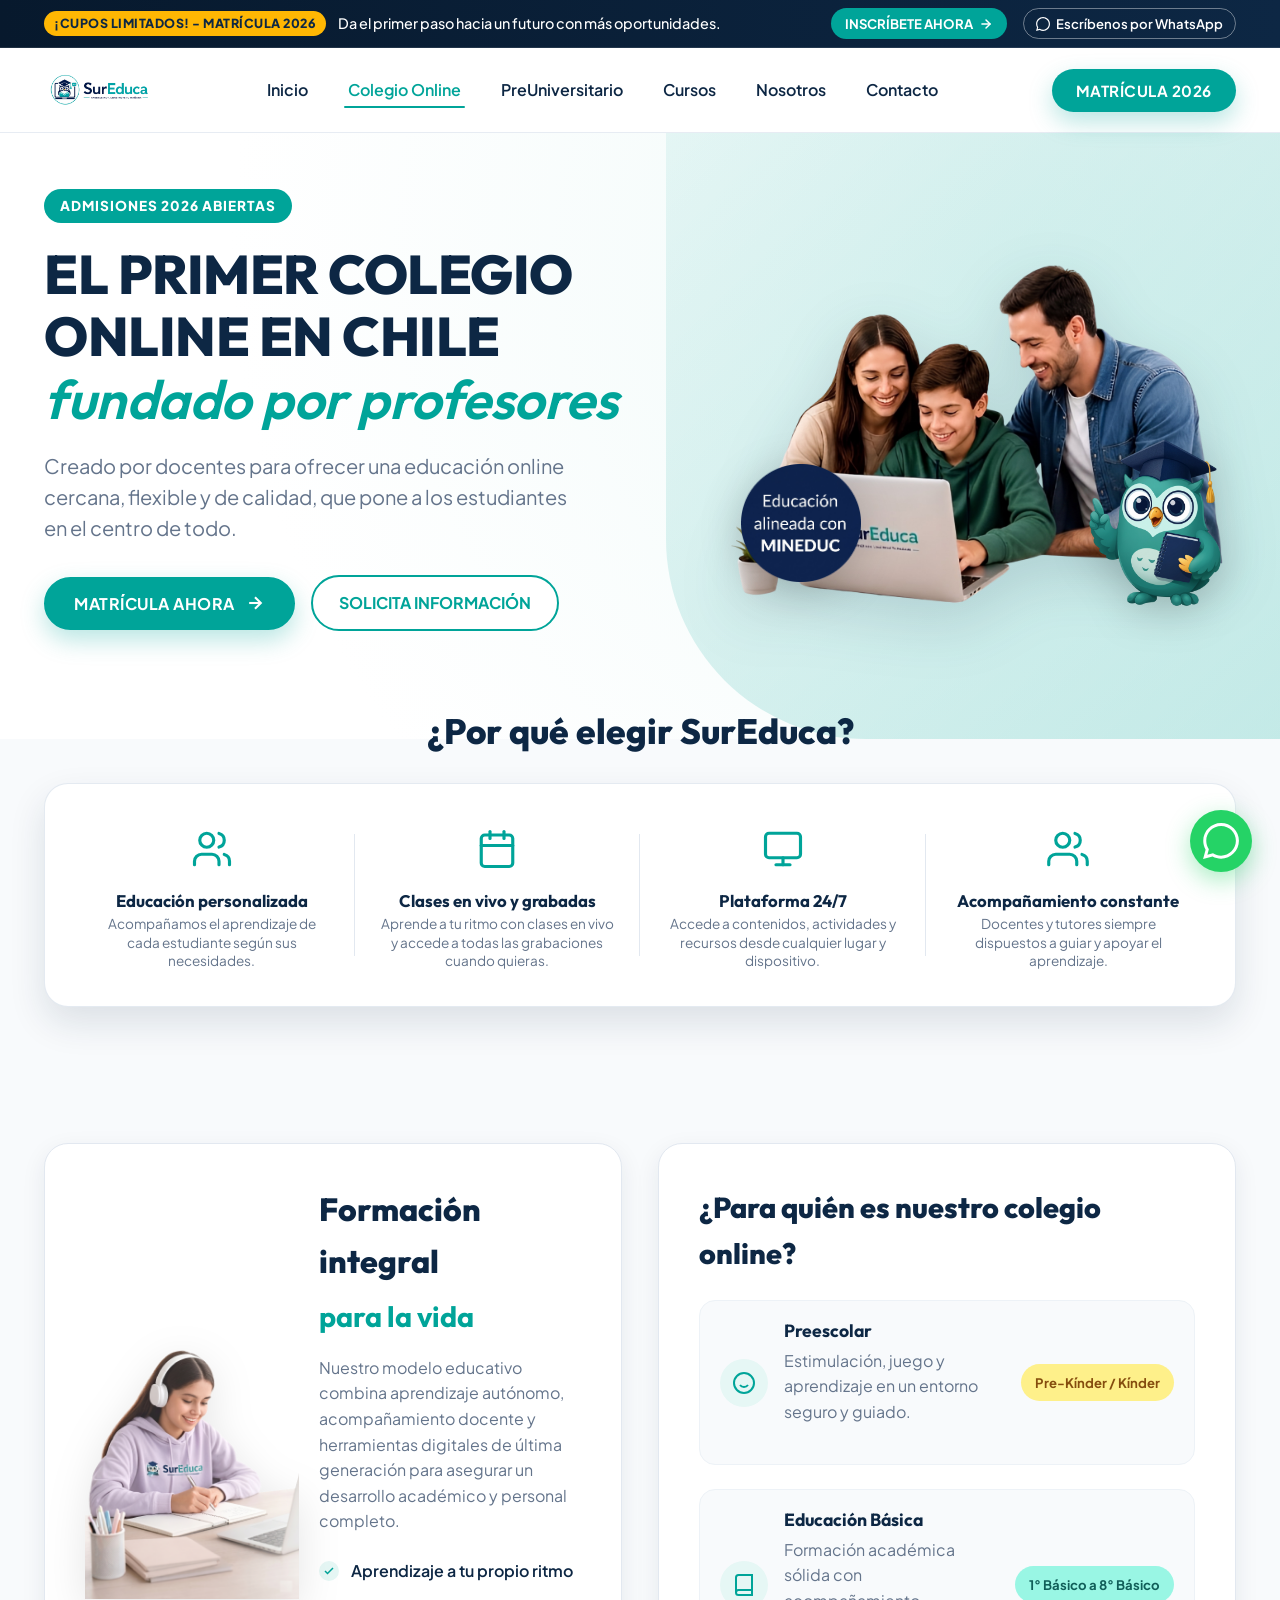
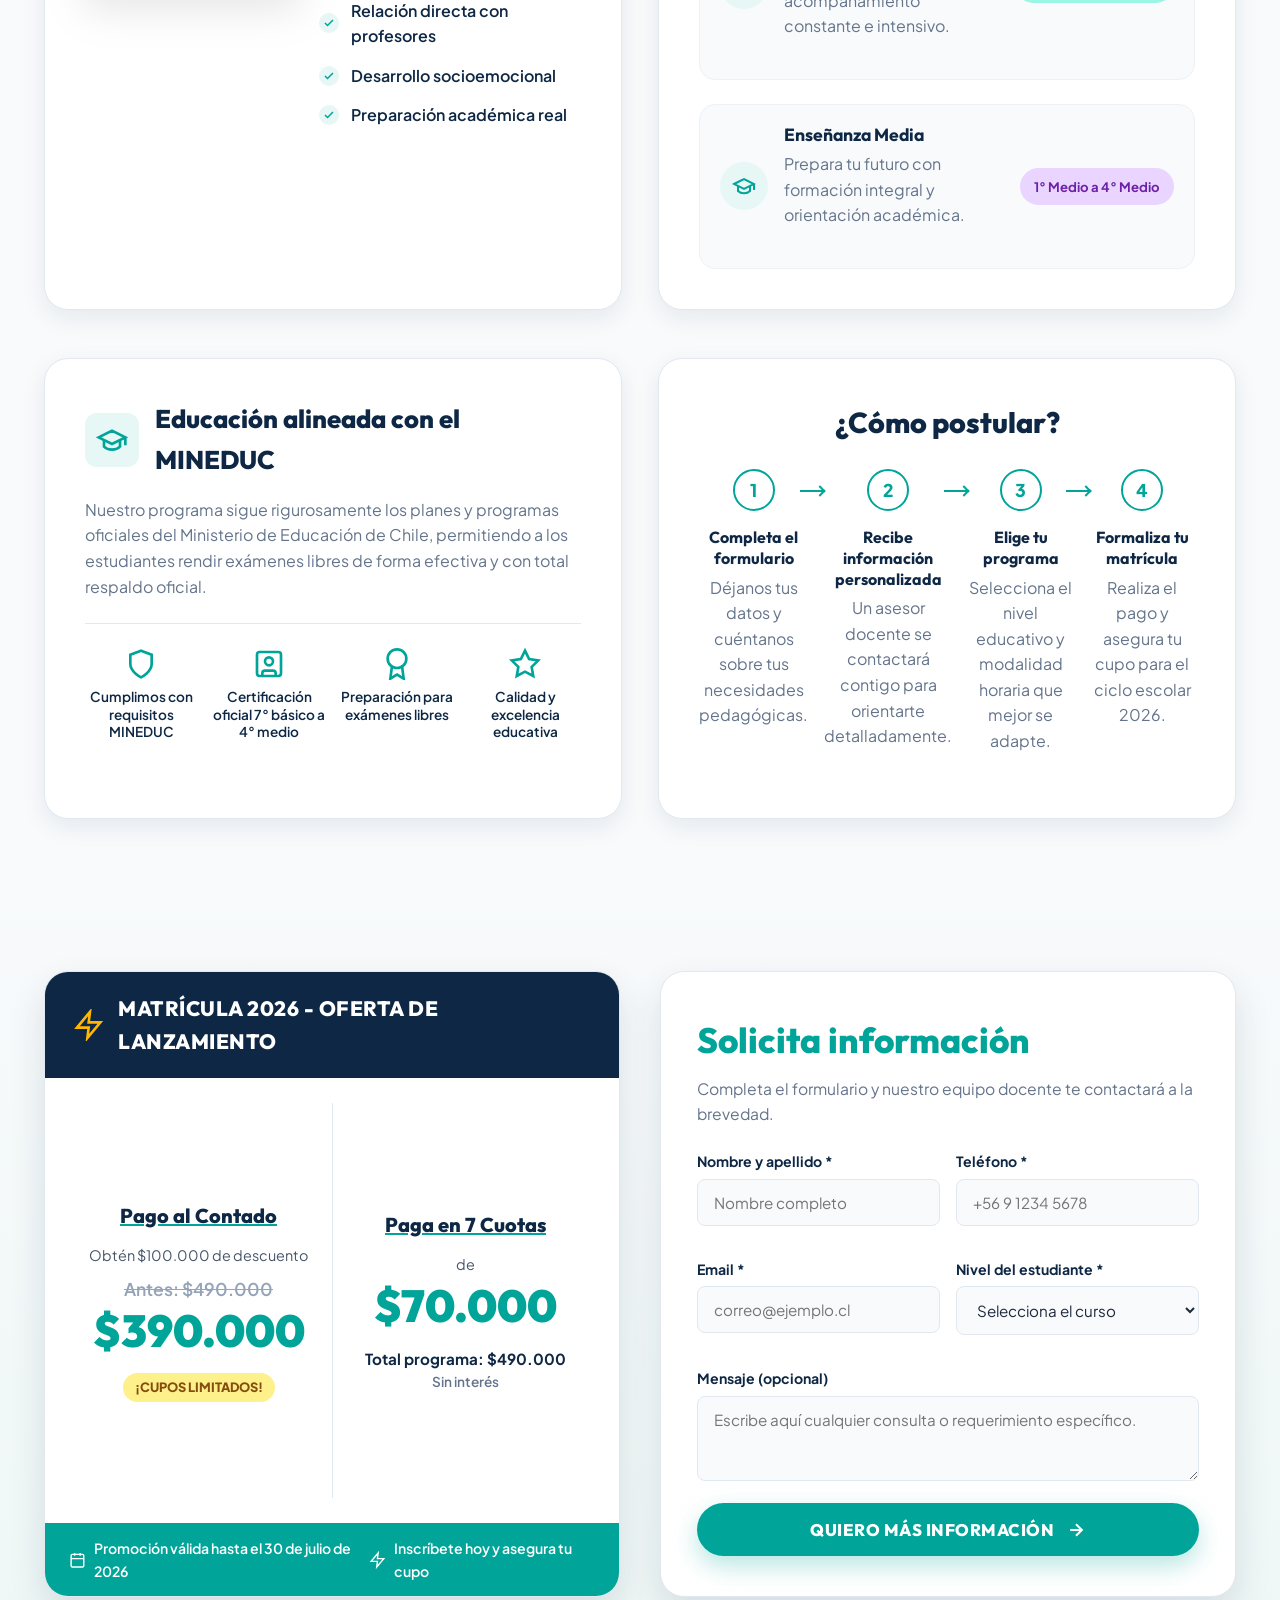
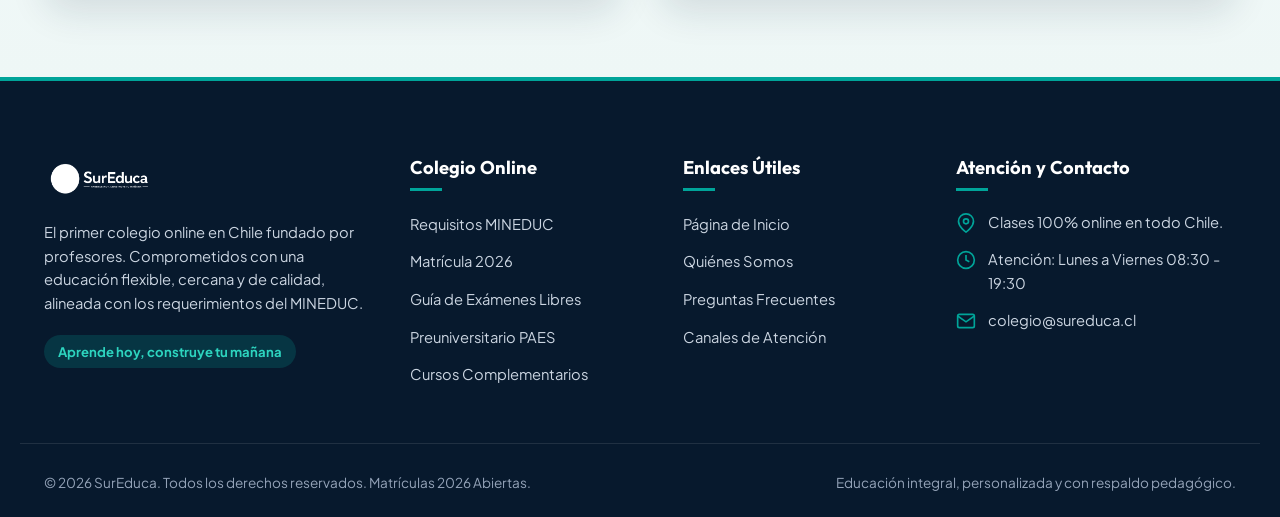
==== colegio-online.html @ 69b8ad70 "Initial commit - SurEduca website" ====
<!DOCTYPE html>
<html lang="es">
<head>
  <meta charset="UTF-8">
  <meta name="viewport" content="width=device-width, initial-scale=1.0">
  <title>Colegio Online | SurEduca - Exámenes Libres y MINEDUC</title>
  <meta name="description" content="El primer colegio online en Chile fundado por profesores. Formación integral para la vida de Pre-Kínder a 4° Medio, preparación para exámenes libres con respaldo oficial del MINEDUC.">
  <link rel="icon" type="image/x-icon" href="assets/images/favicon.ico">
  <link rel="stylesheet" href="assets/css/style.css">
</head>
<body>

  <!-- Top bar de aviso -->
  <div class="top-notice-bar">
    <div class="container top-notice-inner">
      <div class="top-notice-text">
        <span class="top-notice-badge">¡Cupos Limitados! - Matrícula 2026</span>
        <span>Da el primer paso hacia un futuro con más oportunidades.</span>
      </div>
      <div class="top-notice-actions">
        <a href="#solicita-informacion" class="btn-top-cta" data-open-modal data-program="Colegio Online">
          Inscríbete Ahora
          <svg width="14" height="14" viewBox="0 0 24 24" fill="none" stroke="currentColor" stroke-width="2.5" stroke-linecap="round" stroke-linejoin="round">
            <line x1="5" y1="12" x2="19" y2="12"></line>
            <polyline points="12 5 19 12 12 19"></polyline>
          </svg>
        </a>
        <a href="https://wa.me/56912345678" target="_blank" class="btn-top-whatsapp whatsapp-trigger">
          <svg width="14" height="14" viewBox="0 0 24 24" fill="currentColor">
            <path d="M.057 24l1.687-6.163c-1.041-1.804-1.588-3.849-1.587-5.946.003-6.556 5.338-11.891 11.893-11.891 3.181.001 6.167 1.24 8.413 3.488 2.245 2.248 3.481 5.236 3.48 8.414-.003 6.557-5.338 11.892-11.893 11.892-1.99-.001-3.951-.5-5.688-1.448l-6.305 1.654zm6.597-3.807c1.676.995 3.276 1.591 5.392 1.592 5.448 0 9.886-4.434 9.889-9.885.002-5.462-4.415-9.89-9.881-9.892-5.452 0-9.887 4.434-9.889 9.884-.001 2.225.651 3.891 1.746 5.634l-.999 3.648 3.742-.981z"/>
          </svg>
          Escríbenos por WhatsApp
        </a>
      </div>
    </div>
  </div>

  <!-- Header del Sitio -->
  <header class="site-header">
    <div class="container nav-container">
      <a href="index.html" class="site-logo">
        <img src="assets/images/logo.png" alt="SurEduca Colegio Online">
      </a>

      <nav>
        <ul class="nav-menu" id="navMenu">
          <li><a href="index.html" class="nav-link">Inicio</a></li>
          <li><a href="colegio-online.html" class="nav-link active">Colegio Online</a></li>
          <li><a href="preuniversitario.html" class="nav-link">PreUniversitario</a></li>
          <li><a href="cursos.html" class="nav-link">Cursos</a></li>
          <li><a href="nosotros.html" class="nav-link">Nosotros</a></li>
          <li><a href="contacto.html" class="nav-link">Contacto</a></li>
        </ul>
      </nav>

      <div class="nav-actions">
        <button type="button" class="btn-matricula" data-open-modal data-program="Colegio Online">
          Matrícula 2026
        </button>
      </div>

      <button type="button" class="mobile-toggle" id="mobileToggle" aria-label="Abrir menú" aria-expanded="false">
        <svg viewBox="0 0 24 24" fill="none" stroke="currentColor" stroke-width="2.5" stroke-linecap="round">
          <line x1="3" y1="12" x2="21" y2="12"></line>
          <line x1="3" y1="6" x2="21" y2="6"></line>
          <line x1="3" y1="18" x2="21" y2="18"></line>
        </svg>
      </button>
    </div>
  </header>

  <!-- Hero Section: Colegio Online (Diseño 3.jpg) -->
  <section class="hero-section">
    <div class="hero-curved-bg"></div>
    <div class="container hero-grid">
      <div class="hero-content">
        <span class="hero-badge-tag">Admisiones 2026 Abiertas</span>
        <h1 class="hero-title">
          EL PRIMER COLEGIO ONLINE EN CHILE <br>
          <span class="italic-sub">fundado por profesores</span>
        </h1>
        <p class="hero-description">
          Creado por docentes para ofrecer una educación online cercana, flexible y de calidad, que pone a los estudiantes en el centro de todo.
        </p>

        <div class="hero-cta-group">
          <button type="button" class="btn-primary" data-open-modal data-program="Colegio Online">
            <span>Matrícula Ahora</span>
            <svg width="20" height="20" viewBox="0 0 24 24" fill="none" stroke="currentColor" stroke-width="2.5">
              <line x1="5" y1="12" x2="19" y2="12"></line>
              <polyline points="12 5 19 12 12 19"></polyline>
            </svg>
          </button>

          <a href="#solicita-informacion" class="btn-secondary-outline">
            Solicita Información
          </a>
        </div>
      </div>

      <div class="hero-image-wrapper">
        <img src="assets/images/familia-laptop.png" alt="Familia estudiando con la plataforma SurEduca" class="hero-main-img">
        <img src="assets/images/badge-mineduc.png" alt="Educación alineada con MINEDUC" class="floating-badge badge-mineduc-floating">
        <img src="assets/images/buho-mascota.png" alt="Mascota SurEduca Búho Sabio" class="floating-badge badge-buho-floating">
      </div>
    </div>
  </section>

  <!-- ¿Por qué elegir SurEduca? (4 Pilares de 3.jpg) -->
  <div class="container pillars-card-wrapper">
    <div style="text-align: center; margin-bottom: 24px;">
      <h2 style="font-family: var(--font-heading); font-size: 2.2rem; font-weight: 800; color: var(--primary-navy);">
        ¿Por qué elegir <span class="teal-text">SurEduca?</span>
      </h2>
    </div>

    <div class="pillars-card four-cols">
      <div class="pillar-item">
        <div class="pillar-icon-box">
          <svg viewBox="0 0 24 24" fill="none" stroke="currentColor" stroke-width="1.8" stroke-linecap="round">
            <path d="M16 21v-2a4 4 0 0 0-4-4H6a4 4 0 0 0-4 4v2"></path>
            <circle cx="9" cy="7" r="4"></circle>
            <path d="M22 21v-2a4 4 0 0 0-3-3.87"></path>
            <path d="M16 3.13a4 4 0 0 1 0 7.75"></path>
          </svg>
        </div>
        <h4 class="pillar-title">Educación personalizada</h4>
        <p class="pillar-subtitle">Acompañamos el aprendizaje de cada estudiante según sus necesidades.</p>
      </div>

      <div class="pillar-item">
        <div class="pillar-icon-box">
          <svg viewBox="0 0 24 24" fill="none" stroke="currentColor" stroke-width="1.8" stroke-linecap="round">
            <rect x="3" y="4" width="18" height="18" rx="2" ry="2"></rect>
            <line x1="16" y1="2" x2="16" y2="6"></line>
            <line x1="8" y1="2" x2="8" y2="6"></line>
            <line x1="3" y1="10" x2="21" y2="10"></line>
          </svg>
        </div>
        <h4 class="pillar-title">Clases en vivo y grabadas</h4>
        <p class="pillar-subtitle">Aprende a tu ritmo con clases en vivo y accede a todas las grabaciones cuando quieras.</p>
      </div>

      <div class="pillar-item">
        <div class="pillar-icon-box">
          <svg viewBox="0 0 24 24" fill="none" stroke="currentColor" stroke-width="1.8" stroke-linecap="round">
            <rect x="2" y="3" width="20" height="14" rx="2" ry="2"></rect>
            <line x1="8" y1="21" x2="16" y2="21"></line>
            <line x1="12" y1="17" x2="12" y2="21"></line>
          </svg>
        </div>
        <h4 class="pillar-title">Plataforma 24/7</h4>
        <p class="pillar-subtitle">Accede a contenidos, actividades y recursos desde cualquier lugar y dispositivo.</p>
      </div>

      <div class="pillar-item">
        <div class="pillar-icon-box">
          <svg viewBox="0 0 24 24" fill="none" stroke="currentColor" stroke-width="1.8" stroke-linecap="round">
            <path d="M17 21v-2a4 4 0 0 0-4-4H5a4 4 0 0 0-4 4v2"></path>
            <circle cx="9" cy="7" r="4"></circle>
            <path d="M23 21v-2a4 4 0 0 0-3-3.87"></path>
            <path d="M16 3.13a4 4 0 0 1 0 7.75"></path>
          </svg>
        </div>
        <h4 class="pillar-title">Acompañamiento constante</h4>
        <p class="pillar-subtitle">Docentes y tutores siempre dispuestos a guiar y apoyar el aprendizaje.</p>
      </div>
    </div>
  </div>

  <!-- Sección: Formación integral para la vida y ¿Para quién es? (Diseño 4.jpg) -->
  <section class="two-cols-feature-section">
    <div class="container">
      <div class="features-two-col-grid" style="margin-bottom: 48px;">
        <!-- Card Izquierda: Formación Integral -->
        <div class="feature-box-card">
          <div class="feature-split-layout">
            <div style="display: flex; justify-content: center;">
              <img src="assets/images/estudiante-estudiando.png" alt="Estudiante en clases" style="max-height: 280px; width: auto; filter: drop-shadow(0 10px 20px rgba(0,0,0,0.1));">
            </div>
            <div class="feature-box-content">
              <h3>Formación integral</h3>
              <span class="teal-subtitle">para la vida</span>
              <p>
                Nuestro modelo educativo combina aprendizaje autónomo, acompañamiento docente y herramientas digitales de última generación para asegurar un desarrollo académico y personal completo.
              </p>
              <ul class="feature-checklist">
                <li>
                  <span class="check-icon-circle"><svg viewBox="0 0 24 24" fill="none" stroke="currentColor"><polyline points="20 6 9 17 4 12"></polyline></svg></span>
                  Aprendizaje a tu propio ritmo
                </li>
                <li>
                  <span class="check-icon-circle"><svg viewBox="0 0 24 24" fill="none" stroke="currentColor"><polyline points="20 6 9 17 4 12"></polyline></svg></span>
                  Relación directa con profesores
                </li>
                <li>
                  <span class="check-icon-circle"><svg viewBox="0 0 24 24" fill="none" stroke="currentColor"><polyline points="20 6 9 17 4 12"></polyline></svg></span>
                  Desarrollo socioemocional
                </li>
                <li>
                  <span class="check-icon-circle"><svg viewBox="0 0 24 24" fill="none" stroke="currentColor"><polyline points="20 6 9 17 4 12"></polyline></svg></span>
                  Preparación académica real
                </li>
              </ul>
            </div>
          </div>
        </div>

        <!-- Card Derecha: ¿Para quién es nuestro colegio online? -->
        <div class="feature-box-card">
          <div class="feature-box-content">
            <h3 style="font-size: 1.8rem; margin-bottom: 24px;">¿Para quién es nuestro colegio online?</h3>
            <div class="levels-list">
              <!-- Preescolar -->
              <div class="level-row">
                <div class="level-icon-and-info">
                  <div class="level-icon-circle">
                    <svg viewBox="0 0 24 24" fill="none" stroke="currentColor" stroke-width="2" width="24" height="24">
                      <circle cx="12" cy="12" r="10"></circle>
                      <path d="M8 14s1.5 2 4 2 4-2 4-2"></path>
                      <line x1="9" y1="9" x2="9.01" y2="9"></line>
                      <line x1="15" y1="9" x2="15.01" y2="9"></line>
                    </svg>
                  </div>
                  <div>
                    <h4 class="level-title">Preescolar</h4>
                    <p class="level-desc">Estimulación, juego y aprendizaje en un entorno seguro y guiado.</p>
                  </div>
                </div>
                <span class="level-pill-tag pill-yellow">Pre-Kínder / Kínder</span>
              </div>

              <!-- Educación Básica -->
              <div class="level-row">
                <div class="level-icon-and-info">
                  <div class="level-icon-circle">
                    <svg viewBox="0 0 24 24" fill="none" stroke="currentColor" stroke-width="2" width="24" height="24">
                      <path d="M4 19.5A2.5 2.5 0 0 1 6.5 17H20"></path>
                      <path d="M6.5 2H20v20H6.5A2.5 2.5 0 0 1 4 19.5v-15A2.5 2.5 0 0 1 6.5 2z"></path>
                    </svg>
                  </div>
                  <div>
                    <h4 class="level-title">Educación Básica</h4>
                    <p class="level-desc">Formación académica sólida con acompañamiento constante e intensivo.</p>
                  </div>
                </div>
                <span class="level-pill-tag pill-teal">1° Básico a 8° Básico</span>
              </div>

              <!-- Enseñanza Media -->
              <div class="level-row">
                <div class="level-icon-and-info">
                  <div class="level-icon-circle">
                    <svg viewBox="0 0 24 24" fill="none" stroke="currentColor" stroke-width="2" width="24" height="24">
                      <path d="M22 10v6M2 10l10-5 10 5-10 5z"></path>
                      <path d="M6 12v5c3 3 9 3 12 0v-5"></path>
                    </svg>
                  </div>
                  <div>
                    <h4 class="level-title">Enseñanza Media</h4>
                    <p class="level-desc">Prepara tu futuro con formación integral y orientación académica.</p>
                  </div>
                </div>
                <span class="level-pill-tag pill-purple">1° Medio a 4° Medio</span>
              </div>
            </div>
          </div>
        </div>
      </div>

      <!-- Fila 2: MINEDUC y ¿Cómo postular? (Mitad inferior de 4.jpg) -->
      <div class="features-two-col-grid" id="postulacion">
        <!-- Izquierda: Educación alineada con el MINEDUC -->
        <div class="feature-box-card">
          <div class="feature-box-content">
            <div style="display: flex; align-items: center; gap: 16px; margin-bottom: 16px;">
              <div style="width: 54px; height: 54px; border-radius: 12px; background: var(--teal-ultra-light); display: flex; align-items: center; justify-content: center; color: var(--primary-teal);">
                <svg width="32" height="32" viewBox="0 0 24 24" fill="none" stroke="currentColor" stroke-width="2">
                  <path d="M22 10v6M2 10l10-5 10 5-10 5z"></path>
                  <path d="M6 12v5c3 3 9 3 12 0v-5"></path>
                </svg>
              </div>
              <h3 style="font-size: 1.6rem; margin-bottom: 0;">Educación alineada con el MINEDUC</h3>
            </div>
            <p>
              Nuestro programa sigue rigurosamente los planes y programas oficiales del Ministerio de Educación de Chile, permitiendo a los estudiantes rendir exámenes libres de forma efectiva y con total respaldo oficial.
            </p>

            <div class="mineduc-points-grid">
              <div class="mineduc-point-item">
                <svg viewBox="0 0 24 24" fill="none" stroke="currentColor" stroke-width="2">
                  <path d="M12 22s8-4 8-10V5l-8-3-8 3v7c0 6 8 10 8 10z"></path>
                </svg>
                <span>Cumplimos con requisitos MINEDUC</span>
              </div>
              <div class="mineduc-point-item">
                <svg viewBox="0 0 24 24" fill="none" stroke="currentColor" stroke-width="2">
                  <rect x="3" y="3" width="18" height="18" rx="2"></rect>
                  <circle cx="12" cy="10" r="3"></circle>
                  <path d="M7 21v-2a2 2 0 0 1 2-2h6a2 2 0 0 1 2 2v2"></path>
                </svg>
                <span>Certificación oficial 7° básico a 4° medio</span>
              </div>
              <div class="mineduc-point-item">
                <svg viewBox="0 0 24 24" fill="none" stroke="currentColor" stroke-width="2">
                  <circle cx="12" cy="8" r="7"></circle>
                  <polyline points="8.21 13.89 7 23 12 20 17 23 15.79 13.88"></polyline>
                </svg>
                <span>Preparación para exámenes libres</span>
              </div>
              <div class="mineduc-point-item">
                <svg viewBox="0 0 24 24" fill="none" stroke="currentColor" stroke-width="2">
                  <polygon points="12 2 15.09 8.26 22 9.27 17 14.14 18.18 21.02 12 17.77 5.82 21.02 7 14.14 2 9.27 8.91 8.26 12 2"></polygon>
                </svg>
                <span>Calidad y excelencia educativa</span>
              </div>
            </div>
          </div>
        </div>

        <!-- Derecha: ¿Cómo postular? (4 Pasos) -->
        <div class="feature-box-card">
          <div class="feature-box-content">
            <h3 style="font-size: 1.8rem; margin-bottom: 24px; text-align: center;">¿Cómo postular?</h3>
            <div class="postulation-steps-grid">
              <div class="postulation-step-item">
                <div class="step-number-circle">1</div>
                <div class="step-arrow"></div>
                <h4 class="step-title">Completa el formulario</h4>
                <p class="step-desc">Déjanos tus datos y cuéntanos sobre tus necesidades pedagógicas.</p>
              </div>

              <div class="postulation-step-item">
                <div class="step-number-circle">2</div>
                <div class="step-arrow"></div>
                <h4 class="step-title">Recibe información personalizada</h4>
                <p class="step-desc">Un asesor docente se contactará contigo para orientarte detalladamente.</p>
              </div>

              <div class="postulation-step-item">
                <div class="step-number-circle">3</div>
                <div class="step-arrow"></div>
                <h4 class="step-title">Elige tu programa</h4>
                <p class="step-desc">Selecciona el nivel educativo y modalidad horaria que mejor se adapte.</p>
              </div>

              <div class="postulation-step-item">
                <div class="step-number-circle">4</div>
                <h4 class="step-title">Formaliza tu matrícula</h4>
                <p class="step-desc">Realiza el pago y asegura tu cupo para el ciclo escolar 2026.</p>
              </div>
            </div>
          </div>
        </div>
      </div>
    </div>
  </section>

  <!-- Precios y Formulario de Colegio Online (Diseño 5.jpg) -->
  <section class="pricing-and-form-section" id="solicita-informacion">
    <div class="container">
      <div class="pricing-form-grid">
        <!-- Banner de Matrícula y Cuotas -->
        <div class="pricing-card-banner">
          <div class="pricing-card-header">
            <svg viewBox="0 0 24 24" fill="none" stroke="currentColor" stroke-width="2">
              <polygon points="13 2 3 14 12 14 11 22 21 10 12 10 13 2"></polygon>
            </svg>
            <h3>Matrícula 2026 - Oferta de Lanzamiento</h3>
          </div>

          <div class="pricing-card-body">
            <div class="pricing-col">
              <h4 class="pricing-plan-title">Pago al Contado</h4>
              <p style="font-size: 0.9rem; color: #475569; margin-bottom: 8px;">Obtén $100.000 de descuento</p>
              <div class="pricing-old-price">Antes: $490.000</div>
              <div class="pricing-main-price">$390.000</div>
              <div><span class="cupos-pill-badge">¡Cupos Limitados!</span></div>
            </div>

            <div class="pricing-col">
              <h4 class="pricing-plan-title">Paga en 7 Cuotas</h4>
              <p style="font-size: 0.9rem; color: #475569; margin-bottom: 8px;">de</p>
              <div class="pricing-main-price">$70.000</div>
              <p style="font-weight: 700; color: #0d2744; font-size: 0.95rem; margin-top: 6px;">Total programa: $490.000</p>
              <p style="font-size: 0.85rem; color: #64748b; font-weight: 600;">Sin interés</p>
            </div>
          </div>

          <div class="pricing-card-footer">
            <div class="pricing-footer-item">
              <svg width="18" height="18" viewBox="0 0 24 24" fill="none" stroke="currentColor" stroke-width="2">
                <rect x="3" y="4" width="18" height="18" rx="2" ry="2"></rect>
                <line x1="16" y1="2" x2="16" y2="6"></line>
                <line x1="8" y1="2" x2="8" y2="6"></line>
                <line x1="3" y1="10" x2="21" y2="10"></line>
              </svg>
              <span>Promoción válida hasta el 30 de julio de 2026</span>
            </div>
            <div class="pricing-footer-item">
              <svg width="18" height="18" viewBox="0 0 24 24" fill="none" stroke="currentColor" stroke-width="2">
                <polygon points="13 2 3 14 12 14 11 22 21 10 12 10 13 2"></polygon>
              </svg>
              <span>Inscríbete hoy y asegura tu cupo</span>
            </div>
          </div>
        </div>

        <!-- Formulario "Solicita Información" (Corregido y Mejorado) -->
        <div class="form-card">
          <h3 class="form-title">Solicita información</h3>
          <p class="form-subtitle">
            Completa el formulario y nuestro equipo docente te contactará a la brevedad.
          </p>

          <form data-lead-form>
            <div class="form-group-grid">
              <div class="form-control-wrap">
                <label for="colegioNombre" class="form-label">Nombre y apellido *</label>
                <input type="text" id="colegioNombre" class="form-input" placeholder="Nombre completo" required>
              </div>
              <div class="form-control-wrap">
                <label for="colegioTel" class="form-label">Teléfono *</label>
                <input type="tel" id="colegioTel" class="form-input" placeholder="+56 9 1234 5678" required>
              </div>
            </div>

            <div class="form-group-grid">
              <div class="form-control-wrap">
                <label for="colegioEmail" class="form-label">Email *</label>
                <input type="email" id="colegioEmail" class="form-input" placeholder="correo@ejemplo.cl" required>
              </div>
              <div class="form-control-wrap">
                <label for="colegioNivel" class="form-label">Nivel del estudiante *</label>
                <select id="colegioNivel" class="form-select" required>
                  <option value="">Selecciona el curso</option>
                  <option value="Preescolar">Pre-Kínder / Kínder</option>
                  <option value="1 a 4 Basico">1° a 4° Básico</option>
                  <option value="5 a 8 Basico">5° a 8° Básico</option>
                  <option value="1 a 2 Medio">1° y 2° Medio</option>
                  <option value="3 a 4 Medio">3° y 4° Medio</option>
                  <option value="Examenes Libres Adultos">Exámenes Libres Adultos</option>
                </select>
              </div>
            </div>

            <div class="form-control-wrap">
              <label for="colegioMsg" class="form-label">Mensaje (opcional)</label>
              <textarea id="colegioMsg" class="form-textarea" placeholder="Escribe aquí cualquier consulta o requerimiento específico."></textarea>
            </div>

            <button type="submit" class="btn-form-submit">
              <span>Quiero más información</span>
              <svg width="20" height="20" viewBox="0 0 24 24" fill="none" stroke="currentColor" stroke-width="2.5">
                <line x1="5" y1="12" x2="19" y2="12"></line>
                <polyline points="12 5 19 12 12 19"></polyline>
              </svg>
            </button>
          </form>
        </div>
      </div>
    </div>
  </section>

  <!-- Footer Profesional -->
  <footer class="site-footer">
    <div class="container footer-top-grid">
      <div class="footer-brand">
        <img src="assets/images/logo.png" alt="SurEduca">
        <p>
          El primer colegio online en Chile fundado por profesores. Comprometidos con una educación flexible, cercana y de calidad, alineada con los requerimientos del MINEDUC.
        </p>
        <span style="display: inline-block; background: rgba(0, 164, 153, 0.2); color: #2dd4bf; font-size: 0.82rem; font-weight: 700; padding: 6px 14px; border-radius: 9999px;">
          Aprende hoy, construye tu mañana
        </span>
      </div>

      <div>
        <h4 class="footer-title">Colegio Online</h4>
        <ul class="footer-links-list">
          <li><a href="#postulacion">Requisitos MINEDUC</a></li>
          <li><a href="#solicita-informacion">Matrícula 2026</a></li>
          <li><a href="#postulacion">Guía de Exámenes Libres</a></li>
          <li><a href="preuniversitario.html">Preuniversitario PAES</a></li>
          <li><a href="cursos.html">Cursos Complementarios</a></li>
        </ul>
      </div>

      <div>
        <h4 class="footer-title">Enlaces Útiles</h4>
        <ul class="footer-links-list">
          <li><a href="index.html">Página de Inicio</a></li>
          <li><a href="nosotros.html">Quiénes Somos</a></li>
          <li><a href="contacto.html">Preguntas Frecuentes</a></li>
          <li><a href="contacto.html">Canales de Atención</a></li>
        </ul>
      </div>

      <div>
        <h4 class="footer-title">Atención y Contacto</h4>
        <div class="footer-contact-info">
          <div class="footer-contact-row">
            <svg viewBox="0 0 24 24" fill="none" stroke="currentColor" stroke-width="2"><path d="M21 10c0 7-9 13-9 13s-9-6-9-13a9 9 0 0 1 18 0z"></path><circle cx="12" cy="10" r="3"></circle></svg>
            <span>Clases 100% online en todo Chile.</span>
          </div>
          <div class="footer-contact-row">
            <svg viewBox="0 0 24 24" fill="none" stroke="currentColor" stroke-width="2"><circle cx="12" cy="12" r="10"></circle><polyline points="12 6 12 12 16 14"></polyline></svg>
            <span>Atención: Lunes a Viernes 08:30 - 19:30</span>
          </div>
          <div class="footer-contact-row">
            <svg viewBox="0 0 24 24" fill="none" stroke="currentColor" stroke-width="2"><path d="M4 4h16c1.1 0 2 .9 2 2v12c0 1.1-.9 2-2 2H4c-1.1 0-2-.9-2-2V6c0-1.1.9-2 2-2z"></path><polyline points="22,6 12,13 2,6"></polyline></svg>
            <span>colegio@sureduca.cl</span>
          </div>
        </div>
      </div>
    </div>

    <div class="container footer-bottom-bar">
      <div>
        &copy; 2026 SurEduca. Todos los derechos reservados. Matrículas 2026 Abiertas.
      </div>
      <div>
        Educación integral, personalizada y con respaldo pedagógico.
      </div>
    </div>
  </footer>

  <!-- Botón Flotante WhatsApp -->
  <a href="https://wa.me/56912345678" target="_blank" class="whatsapp-floating-btn whatsapp-trigger" aria-label="WhatsApp SurEduca">
    <span class="whatsapp-tooltip">¿Consultas sobre Colegio Online?</span>
    <svg viewBox="0 0 24 24">
      <path d="M.057 24l1.687-6.163c-1.041-1.804-1.588-3.849-1.587-5.946.003-6.556 5.338-11.891 11.893-11.891 3.181.001 6.167 1.24 8.413 3.488 2.245 2.248 3.481 5.236 3.48 8.414-.003 6.557-5.338 11.892-11.893 11.892-1.99-.001-3.951-.5-5.688-1.448l-6.305 1.654zm6.597-3.807c1.676.995 3.276 1.591 5.392 1.592 5.448 0 9.886-4.434 9.889-9.885.002-5.462-4.415-9.89-9.881-9.892-5.452 0-9.887 4.434-9.889 9.884-.001 2.225.651 3.891 1.746 5.634l-.999 3.648 3.742-.981z"/>
    </svg>
  </a>

  <!-- Modal Interactivo -->
  <div class="modal-overlay" id="infoModal">
    <div class="modal-dialog">
      <div class="modal-header">
        <h3>Matrícula Colegio Online 2026</h3>
        <button type="button" class="modal-close-btn" id="modalCloseBtn">&times;</button>
      </div>
      <div class="modal-body">
        <form data-lead-form>
          <div class="form-control-wrap">
            <label class="form-label">Nombre del apoderado o estudiante *</label>
            <input type="text" class="form-input" placeholder="Nombre completo" required>
          </div>
          <div class="form-group-grid">
            <div class="form-control-wrap">
              <label class="form-label">Teléfono / WhatsApp *</label>
              <input type="tel" class="form-input" placeholder="+56 9..." required>
            </div>
            <div class="form-control-wrap">
              <label class="form-label">Email *</label>
              <input type="email" class="form-input" placeholder="correo@ejemplo.cl" required>
            </div>
          </div>
          <div class="form-control-wrap">
            <label class="form-label">Nivel académico a cursar *</label>
            <select class="form-select" id="modalProgramSelect" required>
              <option value="Preescolar">Pre-Kínder / Kínder</option>
              <option value="Educación Básica">1° a 8° Básico</option>
              <option value="Enseñanza Media" selected>1° a 4° Medio</option>
              <option value="Exámenes Libres">Preparación Exámenes Libres</option>
            </select>
          </div>
          <div class="form-control-wrap">
            <label class="form-label">Comentarios adicionales</label>
            <textarea class="form-textarea" placeholder="Indícanos si el estudiante viene de otro colegio o si rendirá exámenes libres."></textarea>
          </div>
          <button type="submit" class="btn-form-submit">
            <span>Solicitar cupo de matrícula</span>
          </button>
        </form>
      </div>
    </div>
  </div>

  <script src="assets/js/main.js"></script>
</body>
</html>
---- assets/css/style.css ----
/* ==========================================================================
   SurEduca - Estilos Oficiales Web
   Educación Online Real para todo Chile
   ========================================================================== */

@import url('https://fonts.googleapis.com/css2?family=Plus+Jakarta+Sans:wght@400;500;600;700;800&family=Outfit:wght@500;600;700;800;900&display=swap');

:root {
  --primary-navy: #0d2744;
  --navy-dark: #07192d;
  --navy-light: #183b63;
  --primary-teal: #00a499;
  --teal-dark: #00877d;
  --teal-light: #16c2b4;
  --teal-ultra-light: #e6f7f5;
  --teal-bg: #f0fbf9;
  --accent-gold: #ffb703;
  --accent-yellow: #facc15;
  --accent-green: #25d366;
  --whatsapp-green: #25d366;
  --text-main: #1e293b;
  --text-muted: #64748b;
  --text-light: #94a3b8;
  --bg-page: #f8fafc;
  --bg-white: #ffffff;
  --border-light: #e2e8f0;
  --shadow-sm: 0 2px 8px rgba(13, 39, 68, 0.06);
  --shadow-md: 0 8px 24px rgba(13, 39, 68, 0.08);
  --shadow-lg: 0 16px 36px rgba(13, 39, 68, 0.12);
  --shadow-teal: 0 10px 25px rgba(0, 164, 153, 0.28);
  --radius-sm: 8px;
  --radius-md: 16px;
  --radius-lg: 24px;
  --radius-pill: 9999px;
  --transition: all 0.25s cubic-bezier(0.4, 0, 0.2, 1);
  --font-main: 'Plus Jakarta Sans', system-ui, -apple-system, sans-serif;
  --font-heading: 'Outfit', 'Plus Jakarta Sans', sans-serif;
}

/* Reset y base */
*, *::before, *::after {
  box-sizing: border-box;
  margin: 0;
  padding: 0;
}

html {
  scroll-behavior: smooth;
  font-size: 16px;
}

body {
  font-family: var(--font-main);
  background-color: var(--bg-page);
  color: var(--text-main);
  line-height: 1.6;
  overflow-x: hidden;
  -webkit-font-smoothing: antialiased;
}

img {
  max-width: 100%;
  height: auto;
  display: block;
}

a {
  text-decoration: none;
  color: inherit;
  transition: var(--transition);
}

button, input, select, textarea {
  font-family: inherit;
}

/* Contenedor */
.container {
  width: 100%;
  max-width: 1240px;
  margin: 0 auto;
  padding: 0 24px;
}

/* ==========================================================================
   TOP BAR DE AVISO Y CONTACTO
   ========================================================================== */
.top-notice-bar {
  background: linear-gradient(90deg, #07192d 0%, #0d2744 100%);
  color: #ffffff;
  padding: 8px 0;
  font-size: 0.9rem;
  border-bottom: 1px solid rgba(255, 255, 255, 0.1);
  position: relative;
  z-index: 1001;
}

.top-notice-inner {
  display: flex;
  justify-content: space-between;
  align-items: center;
  flex-wrap: wrap;
  gap: 12px;
}

.top-notice-text {
  display: flex;
  align-items: center;
  gap: 12px;
  font-weight: 500;
}

.top-notice-badge {
  background-color: var(--accent-gold);
  color: var(--primary-navy);
  font-weight: 800;
  font-size: 0.78rem;
  padding: 3px 10px;
  border-radius: var(--radius-pill);
  text-transform: uppercase;
  letter-spacing: 0.5px;
}

.top-notice-actions {
  display: flex;
  align-items: center;
  gap: 16px;
}

.btn-top-cta {
  background: var(--primary-teal);
  color: #ffffff;
  font-weight: 700;
  font-size: 0.82rem;
  padding: 5px 14px;
  border-radius: var(--radius-pill);
  display: inline-flex;
  align-items: center;
  gap: 6px;
  transition: var(--transition);
  text-transform: uppercase;
}

.btn-top-cta:hover {
  background: var(--teal-light);
  transform: translateY(-1px);
}

.btn-top-whatsapp {
  background: transparent;
  color: #ffffff;
  border: 1px solid rgba(255, 255, 255, 0.4);
  font-weight: 600;
  font-size: 0.82rem;
  padding: 4px 12px;
  border-radius: var(--radius-pill);
  display: inline-flex;
  align-items: center;
  gap: 6px;
  transition: var(--transition);
}

.btn-top-whatsapp:hover {
  background: var(--whatsapp-green);
  border-color: var(--whatsapp-green);
}

/* ==========================================================================
   HEADER Y NAVBAR
   ========================================================================== */
.site-header {
  background-color: rgba(255, 255, 255, 0.95);
  backdrop-filter: blur(12px);
  -webkit-backdrop-filter: blur(12px);
  position: sticky;
  top: 0;
  z-index: 1000;
  border-bottom: 1px solid rgba(226, 232, 240, 0.8);
  transition: var(--transition);
}

.site-header.scrolled {
  box-shadow: 0 4px 20px rgba(0, 0, 0, 0.06);
}

.nav-container {
  display: flex;
  align-items: center;
  justify-content: space-between;
  height: 84px;
}

.site-logo {
  display: flex;
  align-items: center;
  gap: 12px;
  text-decoration: none;
}

.site-logo img {
  height: 52px;
  width: auto;
  object-fit: contain;
}

.nav-menu {
  display: flex;
  align-items: center;
  gap: 32px;
  list-style: none;
}

.nav-link {
  font-size: 1rem;
  font-weight: 600;
  color: var(--primary-navy);
  padding: 8px 4px;
  position: relative;
  transition: var(--transition);
}

.nav-link::after {
  content: '';
  position: absolute;
  bottom: 0;
  left: 0;
  width: 0%;
  height: 2.5px;
  background-color: var(--primary-teal);
  border-radius: 2px;
  transition: var(--transition);
}

.nav-link:hover, .nav-link.active {
  color: var(--primary-teal);
}

.nav-link:hover::after, .nav-link.active::after {
  width: 100%;
}

.nav-actions {
  display: flex;
  align-items: center;
  gap: 14px;
}

.btn-matricula {
  background-color: var(--primary-teal);
  color: #ffffff;
  font-weight: 700;
  font-size: 0.95rem;
  padding: 12px 24px;
  border-radius: var(--radius-pill);
  box-shadow: var(--shadow-teal);
  display: inline-flex;
  align-items: center;
  gap: 8px;
  transition: var(--transition);
  text-transform: uppercase;
  letter-spacing: 0.5px;
  border: none;
  cursor: pointer;
}

.btn-matricula:hover {
  background-color: var(--teal-dark);
  transform: translateY(-2px);
  box-shadow: 0 12px 28px rgba(0, 164, 153, 0.4);
}

.mobile-toggle {
  display: none;
  background: none;
  border: none;
  cursor: pointer;
  padding: 8px;
  color: var(--primary-navy);
}

.mobile-toggle svg {
  width: 28px;
  height: 28px;
}

/* ==========================================================================
   HERO SECTIONS
   ========================================================================== */
.hero-section {
  position: relative;
  padding: 56px 0 72px;
  overflow: hidden;
  background: radial-gradient(circle at 80% 20%, #f0faf9 0%, #ffffff 70%);
}

.hero-curved-bg {
  position: absolute;
  top: 0;
  right: 0;
  bottom: 0;
  width: 48%;
  background: linear-gradient(135deg, rgba(0, 164, 153, 0.08) 0%, rgba(0, 164, 153, 0.22) 100%);
  border-bottom-left-radius: 200px;
  pointer-events: none;
  z-index: 1;
}

.hero-grid {
  display: grid;
  grid-template-columns: 1.1fr 0.9fr;
  align-items: center;
  gap: 48px;
  position: relative;
  z-index: 2;
}

.hero-badge-tag {
  display: inline-flex;
  align-items: center;
  gap: 8px;
  background-color: var(--primary-teal);
  color: #ffffff;
  font-size: 0.85rem;
  font-weight: 800;
  text-transform: uppercase;
  letter-spacing: 1px;
  padding: 6px 16px;
  border-radius: var(--radius-pill);
  margin-bottom: 20px;
}

.hero-title {
  font-family: var(--font-heading);
  font-size: 3.4rem;
  font-weight: 800;
  line-height: 1.15;
  color: var(--primary-navy);
  margin-bottom: 20px;
  letter-spacing: -0.5px;
}

.hero-title .teal-text {
  color: var(--primary-teal);
}

.hero-title .italic-sub {
  font-style: italic;
  font-weight: 600;
  color: var(--primary-teal);
  display: block;
}

.hero-description {
  font-size: 1.25rem;
  color: var(--text-muted);
  line-height: 1.55;
  margin-bottom: 32px;
  max-width: 540px;
}

.hero-cta-group {
  display: flex;
  align-items: center;
  flex-wrap: wrap;
  gap: 16px;
  margin-bottom: 36px;
}

.btn-primary {
  background-color: var(--primary-teal);
  color: #ffffff;
  font-weight: 700;
  font-size: 1rem;
  padding: 14px 28px;
  border-radius: var(--radius-pill);
  display: inline-flex;
  align-items: center;
  gap: 10px;
  border: 2px solid var(--primary-teal);
  cursor: pointer;
  transition: var(--transition);
  text-transform: uppercase;
  letter-spacing: 0.5px;
  box-shadow: var(--shadow-teal);
}

.btn-primary:hover {
  background-color: var(--teal-dark);
  border-color: var(--teal-dark);
  transform: translateY(-2px);
  box-shadow: 0 12px 28px rgba(0, 164, 153, 0.4);
}

.btn-whatsapp-outline {
  background-color: #ffffff;
  color: var(--primary-teal);
  font-weight: 700;
  font-size: 1rem;
  padding: 13px 26px;
  border-radius: var(--radius-pill);
  display: inline-flex;
  align-items: center;
  gap: 10px;
  border: 2px solid var(--primary-teal);
  cursor: pointer;
  transition: var(--transition);
  text-transform: uppercase;
  letter-spacing: 0.5px;
}

.btn-whatsapp-outline:hover {
  background-color: var(--teal-ultra-light);
  transform: translateY(-2px);
}

.btn-secondary-outline {
  background-color: #ffffff;
  color: var(--primary-teal);
  font-weight: 700;
  font-size: 1rem;
  padding: 13px 26px;
  border-radius: var(--radius-pill);
  display: inline-flex;
  align-items: center;
  gap: 10px;
  border: 2px solid var(--primary-teal);
  cursor: pointer;
  transition: var(--transition);
  text-transform: uppercase;
}

.btn-secondary-outline:hover {
  background-color: var(--primary-teal);
  color: #ffffff;
  transform: translateY(-2px);
}

/* Imagen Hero */
.hero-image-wrapper {
  position: relative;
  display: flex;
  justify-content: center;
  align-items: center;
}

.hero-main-img {
  width: 100%;
  max-width: 540px;
  filter: drop-shadow(0 20px 30px rgba(13, 39, 68, 0.15));
  position: relative;
  z-index: 3;
}

.floating-badge {
  position: absolute;
  z-index: 4;
  animation: floatSlow 4s ease-in-out infinite;
}

.badge-mineduc-floating {
  bottom: 25px;
  left: 20px;
  width: 120px;
  filter: drop-shadow(0 8px 20px rgba(0, 0, 0, 0.2));
}

.badge-buho-floating {
  bottom: 0px;
  right: 15px;
  width: 135px;
  filter: drop-shadow(0 8px 20px rgba(0, 0, 0, 0.2));
  animation: floatSlow 3.5s ease-in-out infinite reverse;
}

@keyframes floatSlow {
  0%, 100% { transform: translateY(0); }
  50% { transform: translateY(-10px); }
}

/* ==========================================================================
   CARD FLOTANTE DE PILARES / CARACTERÍSTICAS (5 ITEMS)
   ========================================================================== */
.pillars-card-wrapper {
  margin-top: -36px;
  position: relative;
  z-index: 10;
  margin-bottom: 64px;
}

.pillars-card {
  background: #ffffff;
  border-radius: var(--radius-lg);
  box-shadow: var(--shadow-lg);
  padding: 24px 32px;
  display: grid;
  grid-template-columns: repeat(5, 1fr);
  gap: 16px;
  border: 1px solid rgba(226, 232, 240, 0.9);
}

.pillars-card.four-cols {
  grid-template-columns: repeat(4, 1fr);
}

.pillar-item {
  display: flex;
  flex-direction: column;
  align-items: center;
  text-align: center;
  padding: 12px 14px;
  position: relative;
  transition: var(--transition);
}

.pillar-item:not(:last-child)::after {
  content: '';
  position: absolute;
  right: -8px;
  top: 15%;
  height: 70%;
  width: 1px;
  background-color: var(--border-light);
}

.pillar-icon-box {
  width: 58px;
  height: 58px;
  display: flex;
  align-items: center;
  justify-content: center;
  margin-bottom: 12px;
  color: var(--primary-teal);
  transition: var(--transition);
}

.pillar-icon-box img {
  width: 48px;
  height: 48px;
  object-fit: contain;
}

.pillar-icon-box svg {
  width: 42px;
  height: 42px;
  stroke: var(--primary-teal);
}

.pillar-title {
  font-family: var(--font-heading);
  font-size: 1.05rem;
  font-weight: 700;
  color: var(--primary-navy);
  margin-bottom: 4px;
  line-height: 1.25;
}

.pillar-subtitle {
  font-size: 0.85rem;
  color: var(--text-muted);
  line-height: 1.35;
}

.pillar-item:hover {
  transform: translateY(-4px);
}

.pillar-item:hover .pillar-icon-box {
  transform: scale(1.1);
}

/* ==========================================================================
   SECCIÓN: NUESTRAS ÁREAS DE FORMACIÓN (3 CARDS)
   ========================================================================== */
.formation-section {
  padding: 64px 0 96px;
  background-color: #ffffff;
  position: relative;
}

.section-header-pill {
  display: inline-flex;
  align-items: center;
  gap: 8px;
  border: 1.5px solid var(--primary-teal);
  color: var(--primary-teal);
  font-size: 0.82rem;
  font-weight: 800;
  padding: 6px 18px;
  border-radius: var(--radius-pill);
  text-transform: uppercase;
  letter-spacing: 0.5px;
  margin-bottom: 16px;
}

.section-title {
  font-family: var(--font-heading);
  font-size: 2.8rem;
  font-weight: 800;
  color: var(--primary-navy);
  line-height: 1.2;
  margin-bottom: 16px;
}

.section-title .teal-text {
  color: var(--primary-teal);
}

.section-subtitle {
  font-size: 1.15rem;
  color: var(--text-muted);
  max-width: 620px;
  margin-bottom: 48px;
}

.programs-grid {
  display: grid;
  grid-template-columns: repeat(3, 1fr);
  gap: 28px;
}

.program-card {
  background: #ffffff;
  border-radius: var(--radius-lg);
  border: 1px solid var(--border-light);
  box-shadow: var(--shadow-md);
  padding: 36px 28px;
  display: flex;
  flex-direction: column;
  transition: var(--transition);
  position: relative;
  overflow: hidden;
}

.program-card::before {
  content: '';
  position: absolute;
  top: 0;
  left: 0;
  right: 0;
  height: 5px;
  background: var(--primary-teal);
  transform: scaleX(0);
  transform-origin: left;
  transition: var(--transition);
}

.program-card:hover {
  transform: translateY(-8px);
  box-shadow: var(--shadow-lg);
  border-color: rgba(0, 164, 153, 0.4);
}

.program-card:hover::before {
  transform: scaleX(1);
}

.program-header {
  display: flex;
  align-items: center;
  gap: 16px;
  margin-bottom: 20px;
}

.program-icon-circle {
  width: 58px;
  height: 58px;
  border-radius: 50%;
  background-color: var(--teal-light);
  display: flex;
  align-items: center;
  justify-content: center;
  color: #ffffff;
  flex-shrink: 0;
}

.program-icon-circle svg {
  width: 30px;
  height: 30px;
}

.program-card-title {
  font-family: var(--font-heading);
  font-size: 1.2rem;
  font-weight: 800;
  color: var(--primary-navy);
  line-height: 1.2;
  text-transform: uppercase;
}

.program-badge-sub {
  font-size: 0.8rem;
  color: var(--primary-teal);
  font-weight: 700;
}

.program-card-desc {
  font-size: 0.95rem;
  color: var(--text-muted);
  line-height: 1.5;
  margin-bottom: 24px;
  min-height: 48px;
}

.program-checklist {
  list-style: none;
  margin-bottom: 32px;
  display: flex;
  flex-direction: column;
  gap: 12px;
  flex-grow: 1;
}

.program-check-item {
  display: flex;
  align-items: center;
  gap: 10px;
  font-size: 0.95rem;
  font-weight: 600;
  color: var(--primary-navy);
}

.check-icon-circle {
  width: 20px;
  height: 20px;
  border-radius: 50%;
  background-color: var(--teal-ultra-light);
  color: var(--primary-teal);
  display: flex;
  align-items: center;
  justify-content: center;
  flex-shrink: 0;
}

.check-icon-circle svg {
  width: 12px;
  height: 12px;
  stroke-width: 3;
}

.btn-card-action {
  background-color: var(--primary-teal);
  color: #ffffff;
  font-weight: 700;
  font-size: 0.9rem;
  padding: 12px 20px;
  border-radius: var(--radius-pill);
  display: flex;
  align-items: center;
  justify-content: space-between;
  transition: var(--transition);
  text-transform: uppercase;
  letter-spacing: 0.5px;
}

.btn-card-action:hover {
  background-color: var(--teal-dark);
  padding-right: 16px;
}

/* ==========================================================================
   SECCIONES DE COLEGIO ONLINE
   ========================================================================== */
.two-cols-feature-section {
  padding: 72px 0;
  background-color: var(--bg-page);
}

.features-two-col-grid {
  display: grid;
  grid-template-columns: 1fr 1fr;
  gap: 36px;
}

.feature-box-card {
  background: #ffffff;
  border-radius: var(--radius-lg);
  padding: 40px;
  box-shadow: var(--shadow-md);
  border: 1px solid var(--border-light);
  display: flex;
  flex-direction: column;
  justify-content: space-between;
}

.feature-box-content h3 {
  font-family: var(--font-heading);
  font-size: 2rem;
  font-weight: 800;
  color: var(--primary-navy);
  margin-bottom: 6px;
}

.feature-box-content .teal-subtitle {
  font-family: var(--font-heading);
  font-size: 1.8rem;
  font-weight: 700;
  color: var(--primary-teal);
  margin-bottom: 16px;
  display: block;
}

.feature-box-content p {
  color: var(--text-muted);
  font-size: 1rem;
  margin-bottom: 24px;
  line-height: 1.6;
}

.feature-checklist {
  list-style: none;
  display: flex;
  flex-direction: column;
  gap: 14px;
  margin-bottom: 24px;
}

.feature-checklist li {
  display: flex;
  align-items: center;
  gap: 12px;
  font-size: 1rem;
  font-weight: 600;
  color: var(--primary-navy);
}

.feature-split-layout {
  display: grid;
  grid-template-columns: 0.9fr 1.1fr;
  gap: 20px;
  align-items: center;
}

.levels-list {
  display: flex;
  flex-direction: column;
  gap: 24px;
}

.level-row {
  display: flex;
  align-items: center;
  justify-content: space-between;
  gap: 16px;
  padding: 16px 20px;
  background: #f8fafc;
  border-radius: var(--radius-md);
  border: 1px solid #edf2f7;
  transition: var(--transition);
}

.level-row:hover {
  background: #ffffff;
  box-shadow: var(--shadow-sm);
  border-color: var(--primary-teal);
}

.level-icon-and-info {
  display: flex;
  align-items: center;
  gap: 16px;
}

.level-icon-circle {
  width: 48px;
  height: 48px;
  border-radius: 50%;
  background-color: var(--teal-ultra-light);
  display: flex;
  align-items: center;
  justify-content: center;
  flex-shrink: 0;
  color: var(--primary-teal);
}

.level-title {
  font-family: var(--font-heading);
  font-size: 1.1rem;
  font-weight: 700;
  color: var(--primary-navy);
  margin-bottom: 2px;
}

.level-desc {
  font-size: 0.88rem;
  color: var(--text-muted);
  max-width: 320px;
}

.level-pill-tag {
  font-size: 0.82rem;
  font-weight: 700;
  padding: 8px 14px;
  border-radius: var(--radius-pill);
  white-space: nowrap;
}

.pill-yellow {
  background-color: #fef08a;
  color: #854d0e;
}

.pill-teal {
  background-color: #99f6e4;
  color: #115e59;
}

.pill-purple {
  background-color: #e9d5ff;
  color: #6b21a8;
}

/* ==========================================================================
   MINEDUC Y PROCESO DE POSTULACIÓN
   ========================================================================== */
.postulation-steps-grid {
  display: grid;
  grid-template-columns: repeat(4, 1fr);
  gap: 16px;
  position: relative;
  margin-top: 24px;
}

.postulation-step-item {
  display: flex;
  flex-direction: column;
  align-items: center;
  text-align: center;
  position: relative;
}

.step-number-circle {
  width: 42px;
  height: 42px;
  border-radius: 50%;
  border: 2px solid var(--primary-teal);
  color: var(--primary-teal);
  font-weight: 800;
  font-size: 1.1rem;
  display: flex;
  align-items: center;
  justify-content: center;
  margin-bottom: 16px;
  background: #ffffff;
}

.step-icon-img {
  width: 42px;
  height: 42px;
  object-fit: contain;
  margin-bottom: 12px;
}

.step-title {
  font-family: var(--font-heading);
  font-size: 1rem;
  font-weight: 700;
  color: var(--primary-navy);
  margin-bottom: 6px;
  line-height: 1.3;
}

.step-desc {
  font-size: 0.82rem;
  color: var(--text-muted);
  line-height: 1.4;
}

.step-arrow {
  position: absolute;
  top: 21px;
  right: -16px;
  width: 24px;
  height: 2px;
  background-color: var(--primary-teal);
}

.step-arrow::after {
  content: '';
  position: absolute;
  right: 0;
  top: -3px;
  width: 8px;
  height: 8px;
  border-top: 2px solid var(--primary-teal);
  border-right: 2px solid var(--primary-teal);
  transform: rotate(45deg);
}

.mineduc-points-grid {
  display: grid;
  grid-template-columns: repeat(4, 1fr);
  gap: 16px;
  margin-top: 24px;
  border-top: 1px solid var(--border-light);
  padding-top: 24px;
}

.mineduc-point-item {
  display: flex;
  flex-direction: column;
  align-items: center;
  text-align: center;
}

.mineduc-point-item svg {
  width: 32px;
  height: 32px;
  color: var(--primary-teal);
  margin-bottom: 8px;
}

.mineduc-point-item span {
  font-size: 0.85rem;
  font-weight: 600;
  color: var(--primary-navy);
  line-height: 1.3;
}

/* ==========================================================================
   SECCIÓN DE PRECIOS Y FORMULARIO DE ADMISIÓN
   ========================================================================== */
.pricing-and-form-section {
  padding: 80px 0;
  background: linear-gradient(180deg, #f8fafc 0%, #eef7f6 100%);
}

.pricing-form-grid {
  display: grid;
  grid-template-columns: 1fr 1fr;
  gap: 40px;
  align-items: stretch;
}

.pricing-card-banner {
  background: #ffffff;
  border-radius: var(--radius-lg);
  box-shadow: var(--shadow-lg);
  border: 1px solid var(--border-light);
  overflow: hidden;
  display: flex;
  flex-direction: column;
}

.pricing-card-header {
  background-color: var(--primary-navy);
  color: #ffffff;
  padding: 20px 28px;
  display: flex;
  align-items: center;
  gap: 14px;
}

.pricing-card-header svg {
  width: 32px;
  height: 32px;
  color: var(--accent-gold);
}

.pricing-card-header h3 {
  font-family: var(--font-heading);
  font-size: 1.3rem;
  font-weight: 800;
  letter-spacing: 0.5px;
  text-transform: uppercase;
}

.pricing-card-body {
  padding: 36px 32px;
  display: grid;
  grid-template-columns: 1fr 1fr;
  gap: 24px;
  position: relative;
  flex-grow: 1;
}

.pricing-card-body::before {
  content: '';
  position: absolute;
  top: 25px;
  bottom: 25px;
  left: 50%;
  width: 1px;
  background-color: var(--border-light);
}

.pricing-col {
  display: flex;
  flex-direction: column;
  justify-content: center;
  text-align: center;
}

.pricing-plan-title {
  font-family: var(--font-heading);
  font-size: 1.25rem;
  font-weight: 800;
  color: var(--primary-navy);
  text-decoration: underline;
  text-decoration-color: var(--primary-teal);
  margin-bottom: 12px;
}

.pricing-old-price {
  font-size: 1.1rem;
  color: #94a3b8;
  text-decoration: line-through;
  font-weight: 600;
  margin-bottom: 6px;
}

.pricing-main-price {
  font-family: var(--font-heading);
  font-size: 2.8rem;
  font-weight: 900;
  color: var(--primary-teal);
  line-height: 1;
  margin-bottom: 12px;
}

.cupos-pill-badge {
  background-color: #fef08a;
  color: #854d0e;
  font-size: 0.8rem;
  font-weight: 800;
  padding: 4px 12px;
  border-radius: var(--radius-pill);
  display: inline-block;
  margin-top: 8px;
  text-transform: uppercase;
}

.pricing-discount-tag {
  font-size: 1rem;
  font-weight: 700;
  color: var(--primary-navy);
  margin-bottom: 8px;
}

.pricing-percentage {
  font-family: var(--font-heading);
  font-size: 4rem;
  font-weight: 900;
  color: var(--primary-teal);
  line-height: 1;
}

.pricing-card-footer {
  background-color: #00a499;
  color: #ffffff;
  padding: 14px 24px;
  display: flex;
  justify-content: space-between;
  align-items: center;
  font-size: 0.88rem;
  font-weight: 600;
}

.pricing-footer-item {
  display: flex;
  align-items: center;
  gap: 8px;
}

/* Formulario Moderno */
.form-card {
  background: #ffffff;
  border-radius: var(--radius-lg);
  padding: 40px 36px;
  box-shadow: var(--shadow-lg);
  border: 1px solid var(--border-light);
  display: flex;
  flex-direction: column;
}

.form-title {
  font-family: var(--font-heading);
  font-size: 2.2rem;
  font-weight: 800;
  color: var(--primary-teal);
  margin-bottom: 8px;
}

.form-subtitle {
  color: var(--text-muted);
  font-size: 0.98rem;
  margin-bottom: 24px;
}

.form-group-grid {
  display: grid;
  grid-template-columns: 1fr 1fr;
  gap: 16px;
  margin-bottom: 16px;
}

.form-control-wrap {
  margin-bottom: 16px;
}

.form-label {
  display: block;
  font-size: 0.88rem;
  font-weight: 700;
  color: var(--primary-navy);
  margin-bottom: 6px;
}

.form-input, .form-select, .form-textarea {
  width: 100%;
  padding: 13px 16px;
  background-color: #f8fafc;
  border: 1.5px solid var(--border-light);
  border-radius: var(--radius-sm);
  font-size: 0.95rem;
  color: var(--text-main);
  transition: var(--transition);
}

.form-input:focus, .form-select:focus, .form-textarea:focus {
  outline: none;
  background-color: #ffffff;
  border-color: var(--primary-teal);
  box-shadow: 0 0 0 4px rgba(0, 164, 153, 0.15);
}

.form-textarea {
  resize: vertical;
  min-height: 85px;
}

.btn-form-submit {
  width: 100%;
  background-color: var(--primary-teal);
  color: #ffffff;
  border: none;
  border-radius: var(--radius-pill);
  padding: 16px;
  font-family: var(--font-heading);
  font-size: 1.05rem;
  font-weight: 800;
  text-transform: uppercase;
  letter-spacing: 0.5px;
  display: flex;
  align-items: center;
  justify-content: center;
  gap: 12px;
  cursor: pointer;
  transition: var(--transition);
  box-shadow: var(--shadow-teal);
  margin-top: 8px;
}

.btn-form-submit:hover {
  background-color: var(--teal-dark);
  transform: translateY(-2px);
  box-shadow: 0 12px 28px rgba(0, 164, 153, 0.4);
}

/* ==========================================================================
   SECCIONES PREUNIVERSITARIO (PAES)
   ========================================================================== */
.preu-benefits-bar {
  background: #ffffff;
  border-radius: var(--radius-lg);
  box-shadow: var(--shadow-md);
  padding: 28px 32px;
  margin-top: -36px;
  position: relative;
  z-index: 10;
  display: grid;
  grid-template-columns: repeat(5, 1fr);
  gap: 16px;
  border: 1px solid var(--border-light);
  margin-bottom: 64px;
}

.preu-benefit-item {
  display: flex;
  flex-direction: column;
  align-items: center;
  text-align: center;
  padding: 8px;
}

.preu-benefit-icon {
  width: 46px;
  height: 46px;
  object-fit: contain;
  margin-bottom: 10px;
}

.preu-benefit-title {
  font-family: var(--font-heading);
  font-size: 0.98rem;
  font-weight: 800;
  color: var(--primary-navy);
  margin-bottom: 4px;
}

.preu-benefit-desc {
  font-size: 0.8rem;
  color: var(--text-muted);
  line-height: 1.35;
}

.preu-three-cols-grid {
  display: grid;
  grid-template-columns: repeat(3, 1fr);
  gap: 28px;
  margin-bottom: 64px;
}

.preu-col-card {
  background: #ffffff;
  border-radius: var(--radius-lg);
  padding: 36px 28px;
  box-shadow: var(--shadow-md);
  border: 1px solid var(--border-light);
  display: flex;
  flex-direction: column;
}

.preu-col-header {
  font-family: var(--font-heading);
  font-size: 1.45rem;
  font-weight: 800;
  color: var(--primary-navy);
  margin-bottom: 24px;
  padding-bottom: 12px;
  border-bottom: 2px solid var(--teal-ultra-light);
}

/* Lista de áreas de preparación */
.prep-subject-list {
  list-style: none;
  display: flex;
  flex-direction: column;
  gap: 20px;
}

.prep-subject-item {
  display: flex;
  align-items: flex-start;
  gap: 14px;
}

.subject-icon-wrap {
  width: 44px;
  height: 44px;
  flex-shrink: 0;
  display: flex;
  align-items: center;
  justify-content: center;
}

.subject-icon-wrap img {
  width: 38px;
  height: 38px;
  object-fit: contain;
}

.subject-name {
  font-family: var(--font-heading);
  font-size: 1.05rem;
  font-weight: 800;
  color: var(--primary-navy);
  margin-bottom: 2px;
}

.subject-desc {
  font-size: 0.82rem;
  color: var(--text-muted);
  line-height: 1.4;
}

/* Metodología lista enumerada */
.methodology-list {
  list-style: none;
  display: flex;
  flex-direction: column;
  gap: 18px;
}

.methodology-step {
  display: flex;
  align-items: flex-start;
  gap: 14px;
}

.method-num-img {
  width: 34px;
  height: 34px;
  object-fit: contain;
  flex-shrink: 0;
}

.method-title {
  font-family: var(--font-heading);
  font-size: 1rem;
  font-weight: 800;
  color: var(--primary-navy);
  margin-bottom: 2px;
}

.method-desc {
  font-size: 0.82rem;
  color: var(--text-muted);
  line-height: 1.4;
}

/* Modalidades Preu */
.modalities-list {
  display: flex;
  flex-direction: column;
  gap: 24px;
}

.modality-block {
  display: flex;
  flex-direction: column;
  gap: 8px;
}

.modality-header {
  display: flex;
  align-items: center;
  gap: 12px;
}

.modality-icon-img {
  width: 40px;
  height: 40px;
  object-fit: contain;
}

.modality-title {
  font-family: var(--font-heading);
  font-size: 1.1rem;
  font-weight: 800;
  color: var(--primary-navy);
}

.modality-desc {
  font-size: 0.85rem;
  color: var(--text-muted);
}

.modality-sublist {
  list-style: none;
  margin-top: 4px;
  display: flex;
  flex-direction: column;
  gap: 4px;
}

.modality-sublist li {
  display: flex;
  align-items: center;
  gap: 8px;
  font-size: 0.82rem;
  font-weight: 600;
  color: var(--primary-navy);
}

.modality-sublist li svg {
  width: 14px;
  height: 14px;
  color: var(--primary-teal);
  stroke-width: 3;
}

/* ==========================================================================
   BANNER DE RESULTADOS QUE NOS RESPALDAN
   ========================================================================== */
.stats-banner-section {
  background: linear-gradient(135deg, #07192d 0%, #0d2744 100%);
  color: #ffffff;
  padding: 48px 0;
  border-radius: var(--radius-lg);
  margin-bottom: 64px;
  box-shadow: var(--shadow-lg);
}

.stats-grid-wrapper {
  display: grid;
  grid-template-columns: 1.6fr 1fr;
  gap: 40px;
  align-items: center;
}

.stats-left-col h3 {
  font-family: var(--font-heading);
  font-size: 1.8rem;
  font-weight: 800;
  color: #ffffff;
  margin-bottom: 24px;
}

.stats-three-items {
  display: grid;
  grid-template-columns: repeat(3, 1fr);
  gap: 20px;
}

.stat-item-box {
  display: flex;
  align-items: center;
  gap: 14px;
}

.stat-icon {
  width: 44px;
  height: 44px;
  color: var(--primary-teal);
  flex-shrink: 0;
}

.stat-number {
  font-family: var(--font-heading);
  font-size: 1.9rem;
  font-weight: 900;
  color: #ffffff;
  line-height: 1.1;
}

.stat-label {
  font-size: 0.8rem;
  color: #94a3b8;
  line-height: 1.3;
}

.testimonial-preview-card {
  background: rgba(255, 255, 255, 0.08);
  border: 1px solid rgba(255, 255, 255, 0.15);
  border-radius: var(--radius-md);
  padding: 24px;
  display: flex;
  align-items: center;
  gap: 20px;
}

.testimonial-quote-icon {
  font-size: 2.5rem;
  color: var(--primary-teal);
  line-height: 1;
}

.testimonial-text {
  font-size: 0.88rem;
  font-style: italic;
  line-height: 1.45;
  margin-bottom: 8px;
  color: #e2e8f0;
}

.testimonial-author {
  font-weight: 700;
  color: var(--primary-teal);
  font-size: 0.85rem;
}

/* ==========================================================================
   FOOTER COMPLETO Y PROFESIONAL
   ========================================================================== */
.site-footer {
  background: #07192d;
  color: #94a3b8;
  padding: 72px 0 24px;
  border-top: 4px solid var(--primary-teal);
}

.footer-top-grid {
  display: grid;
  grid-template-columns: 1.4fr 1fr 1fr 1.2fr;
  gap: 40px;
  margin-bottom: 56px;
}

.footer-brand img {
  height: 52px;
  width: auto;
  margin-bottom: 16px;
  filter: brightness(0) invert(1);
}

.footer-brand p {
  font-size: 0.92rem;
  line-height: 1.6;
  margin-bottom: 20px;
  color: #cbd5e1;
}

.footer-title {
  font-family: var(--font-heading);
  font-size: 1.15rem;
  font-weight: 700;
  color: #ffffff;
  margin-bottom: 20px;
  position: relative;
  padding-bottom: 8px;
}

.footer-title::after {
  content: '';
  position: absolute;
  bottom: 0;
  left: 0;
  width: 32px;
  height: 2.5px;
  background-color: var(--primary-teal);
}

.footer-links-list {
  list-style: none;
  display: flex;
  flex-direction: column;
  gap: 12px;
}

.footer-links-list a {
  font-size: 0.92rem;
  color: #cbd5e1;
  transition: var(--transition);
  display: inline-flex;
  align-items: center;
  gap: 6px;
}

.footer-links-list a:hover {
  color: var(--primary-teal);
  transform: translateX(4px);
}

.footer-contact-info {
  display: flex;
  flex-direction: column;
  gap: 14px;
}

.footer-contact-row {
  display: flex;
  align-items: flex-start;
  gap: 12px;
  font-size: 0.92rem;
  color: #cbd5e1;
}

.footer-contact-row svg {
  width: 20px;
  height: 20px;
  color: var(--primary-teal);
  flex-shrink: 0;
  margin-top: 2px;
}

.footer-bottom-bar {
  border-top: 1px solid rgba(255, 255, 255, 0.1);
  padding-top: 28px;
  display: flex;
  justify-content: space-between;
  align-items: center;
  flex-wrap: wrap;
  gap: 16px;
  font-size: 0.85rem;
}

/* ==========================================================================
   BOTÓN FLOTANTE WHATSAPP
   ========================================================================== */
.whatsapp-floating-btn {
  position: fixed;
  bottom: 28px;
  right: 28px;
  width: 62px;
  height: 62px;
  background-color: var(--whatsapp-green);
  color: #ffffff;
  border-radius: 50%;
  display: flex;
  align-items: center;
  justify-content: center;
  box-shadow: 0 8px 24px rgba(37, 211, 102, 0.4);
  z-index: 999;
  cursor: pointer;
  transition: var(--transition);
  animation: pulseGreen 2.5s infinite;
}

.whatsapp-floating-btn svg {
  width: 36px;
  height: 36px;
  fill: currentColor;
}

.whatsapp-floating-btn:hover {
  transform: scale(1.1) translateY(-3px);
  box-shadow: 0 12px 30px rgba(37, 211, 102, 0.6);
}

.whatsapp-tooltip {
  position: absolute;
  right: 74px;
  background-color: var(--primary-navy);
  color: #ffffff;
  padding: 8px 14px;
  border-radius: var(--radius-sm);
  font-size: 0.82rem;
  font-weight: 700;
  white-space: nowrap;
  pointer-events: none;
  opacity: 0;
  transform: translateX(10px);
  transition: var(--transition);
  box-shadow: var(--shadow-md);
}

.whatsapp-floating-btn:hover .whatsapp-tooltip {
  opacity: 1;
  transform: translateX(0);
}

@keyframes pulseGreen {
  0% { box-shadow: 0 0 0 0 rgba(37, 211, 102, 0.6); }
  70% { box-shadow: 0 0 0 16px rgba(37, 211, 102, 0); }
  100% { box-shadow: 0 0 0 0 rgba(37, 211, 102, 0); }
}

/* ==========================================================================
   MODAL DE CONTACTO / MATRÍCULA
   ========================================================================== */
.modal-overlay {
  position: fixed;
  top: 0;
  left: 0;
  right: 0;
  bottom: 0;
  background-color: rgba(7, 25, 45, 0.75);
  backdrop-filter: blur(6px);
  z-index: 2000;
  display: flex;
  align-items: center;
  justify-content: center;
  padding: 20px;
  opacity: 0;
  visibility: hidden;
  transition: var(--transition);
}

.modal-overlay.active {
  opacity: 1;
  visibility: visible;
}

.modal-dialog {
  background: #ffffff;
  width: 100%;
  max-width: 560px;
  border-radius: var(--radius-lg);
  box-shadow: 0 25px 50px rgba(0, 0, 0, 0.25);
  overflow: hidden;
  transform: translateY(20px) scale(0.95);
  transition: var(--transition);
}

.modal-overlay.active .modal-dialog {
  transform: translateY(0) scale(1);
}

.modal-header {
  background: linear-gradient(135deg, var(--primary-navy) 0%, #183b63 100%);
  color: #ffffff;
  padding: 24px 28px;
  display: flex;
  align-items: center;
  justify-content: space-between;
}

.modal-header h3 {
  font-family: var(--font-heading);
  font-size: 1.4rem;
  font-weight: 800;
}

.modal-close-btn {
  background: none;
  border: none;
  color: #ffffff;
  cursor: pointer;
  font-size: 1.5rem;
  line-height: 1;
  opacity: 0.8;
  transition: var(--transition);
}

.modal-close-btn:hover {
  opacity: 1;
  transform: rotate(90deg);
}

.modal-body {
  padding: 28px;
}

/* Toast notificación */
.toast-notice {
  position: fixed;
  top: 24px;
  right: 24px;
  background: #ffffff;
  color: var(--primary-navy);
  padding: 16px 24px;
  border-radius: var(--radius-md);
  box-shadow: var(--shadow-lg);
  border-left: 6px solid var(--primary-teal);
  z-index: 3000;
  display: flex;
  align-items: center;
  gap: 14px;
  transform: translateX(120%);
  transition: transform 0.4s cubic-bezier(0.175, 0.885, 0.32, 1.275);
}

.toast-notice.show {
  transform: translateX(0);
}

/* ==========================================================================
   RESPONSIVE DESIGN
   ========================================================================== */
@media (max-width: 1024px) {
  .hero-grid {
    grid-template-columns: 1fr;
    text-align: center;
    gap: 36px;
  }
  
  .hero-description {
    margin-left: auto;
    margin-right: auto;
  }
  
  .hero-cta-group {
    justify-content: center;
  }
  
  .pillars-card {
    grid-template-columns: repeat(3, 1fr);
  }
  
  .pillars-card.four-cols {
    grid-template-columns: repeat(2, 1fr);
  }
  
  .pillar-item:not(:last-child)::after {
    display: none;
  }
  
  .programs-grid {
    grid-template-columns: 1fr;
    max-width: 520px;
    margin: 0 auto;
  }
  
  .features-two-col-grid {
    grid-template-columns: 1fr;
  }
  
  .pricing-form-grid {
    grid-template-columns: 1fr;
  }
  
  .preu-benefits-bar {
    grid-template-columns: repeat(2, 1fr);
  }
  
  .preu-three-cols-grid {
    grid-template-columns: 1fr;
  }
  
  .stats-grid-wrapper {
    grid-template-columns: 1fr;
  }
  
  .footer-top-grid {
    grid-template-columns: 1fr 1fr;
  }
}

@media (max-width: 768px) {
  .top-notice-inner {
    justify-content: center;
    text-align: center;
  }
  
  .mobile-toggle {
    display: block;
  }
  
  .nav-menu {
    position: fixed;
    top: 84px;
    left: 0;
    right: 0;
    background: #ffffff;
    flex-direction: column;
    padding: 24px;
    box-shadow: var(--shadow-lg);
    gap: 16px;
    transform: translateY(-120%);
    opacity: 0;
    pointer-events: none;
    transition: var(--transition);
  }
  
  .nav-menu.open {
    transform: translateY(0);
    opacity: 1;
    pointer-events: auto;
  }
  
  .nav-actions {
    display: none;
  }
  
  .hero-title {
    font-size: 2.3rem;
  }
  
  .pillars-card {
    grid-template-columns: 1fr;
  }
  
  .postulation-steps-grid {
    grid-template-columns: 1fr 1fr;
    gap: 24px;
  }
  
  .step-arrow {
    display: none;
  }
  
  .pricing-card-body {
    grid-template-columns: 1fr;
  }
  
  .pricing-card-body::before {
    display: none;
  }
  
  .form-group-grid {
    grid-template-columns: 1fr;
  }
  
  .footer-top-grid {
    grid-template-columns: 1fr;
  }
}
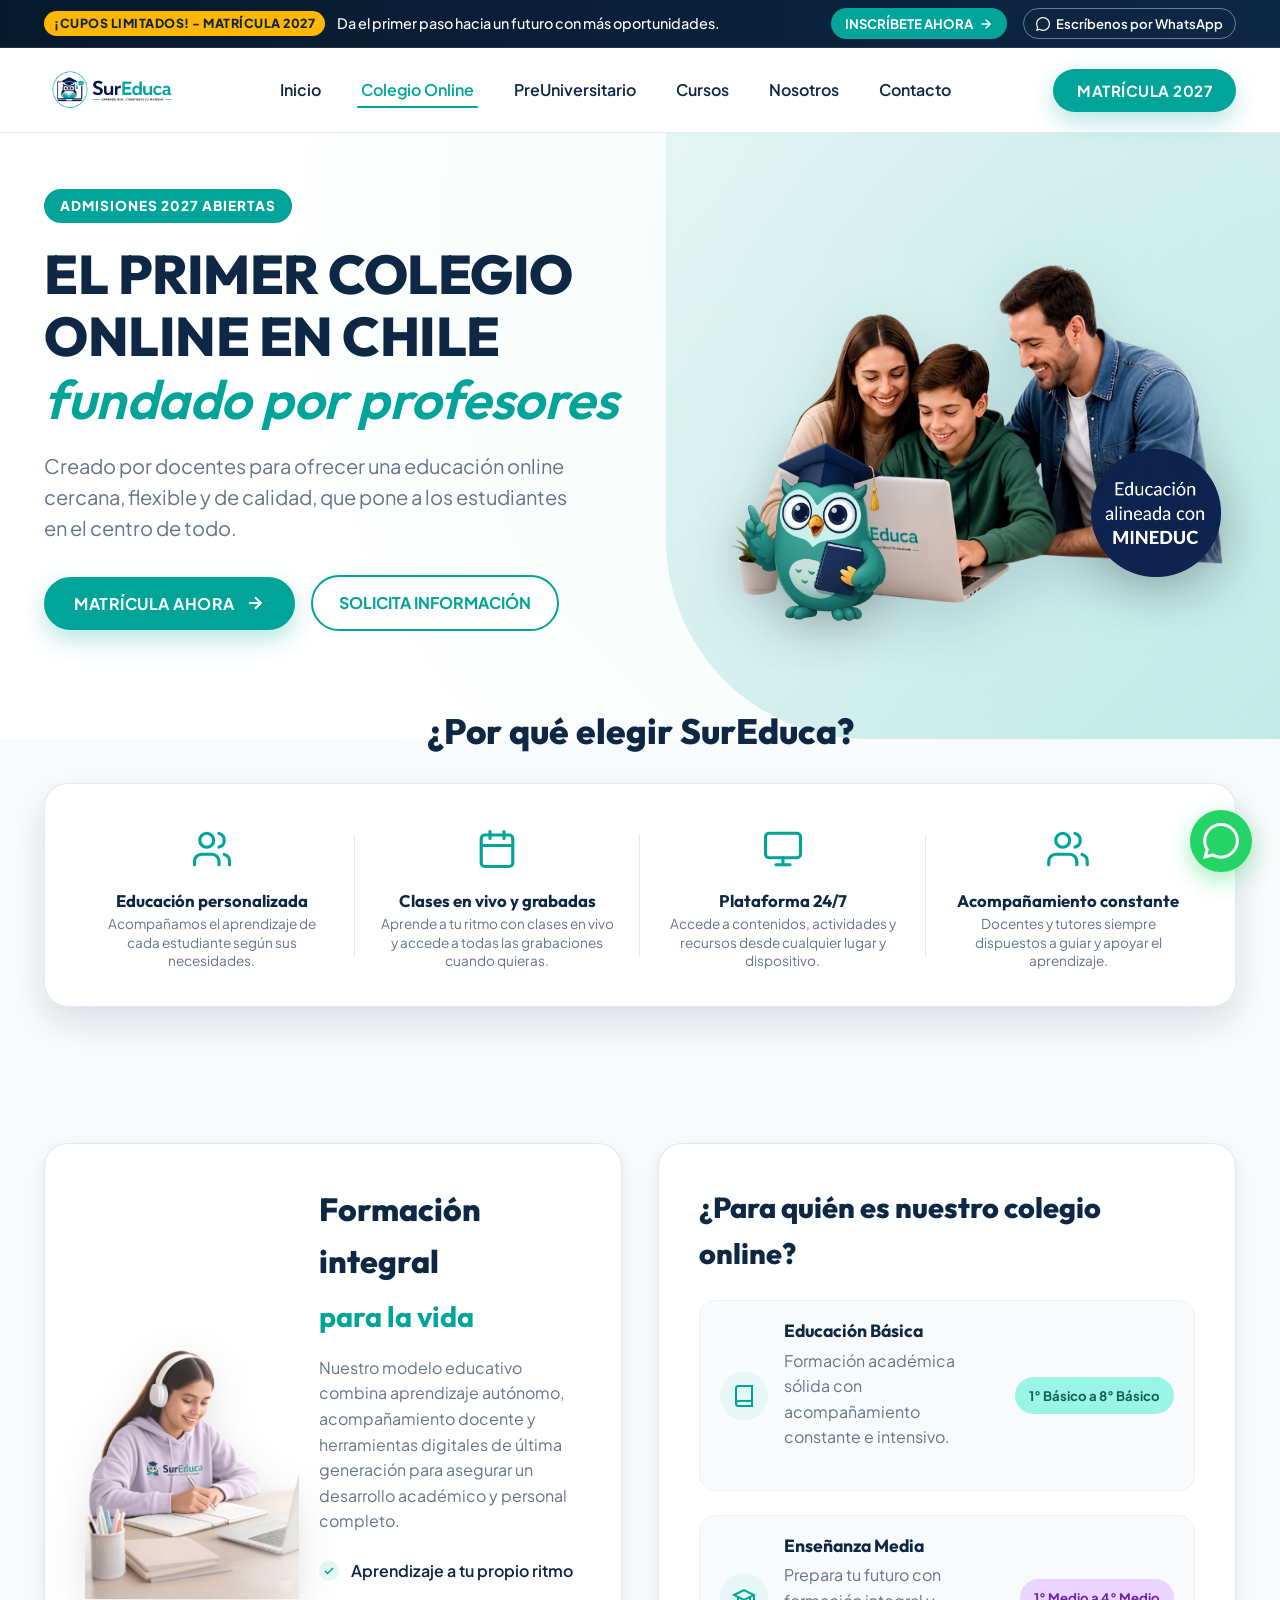
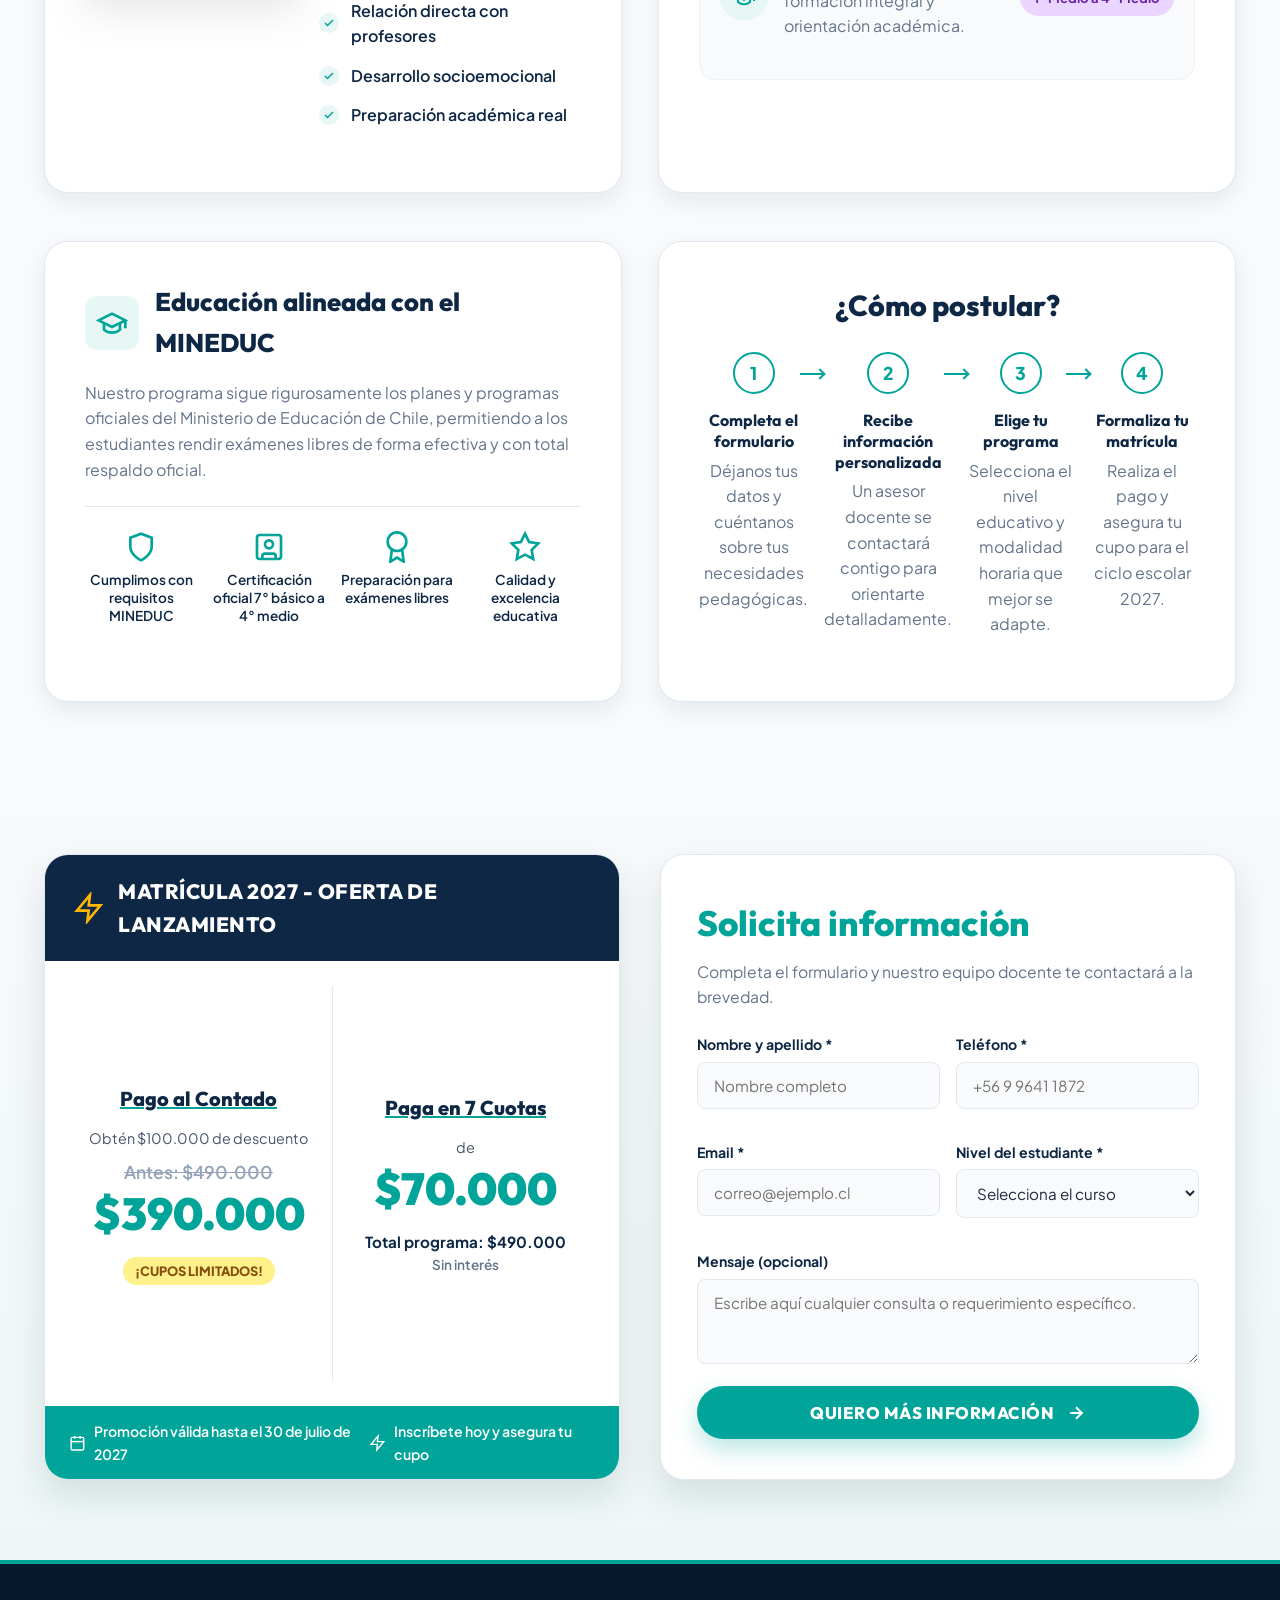
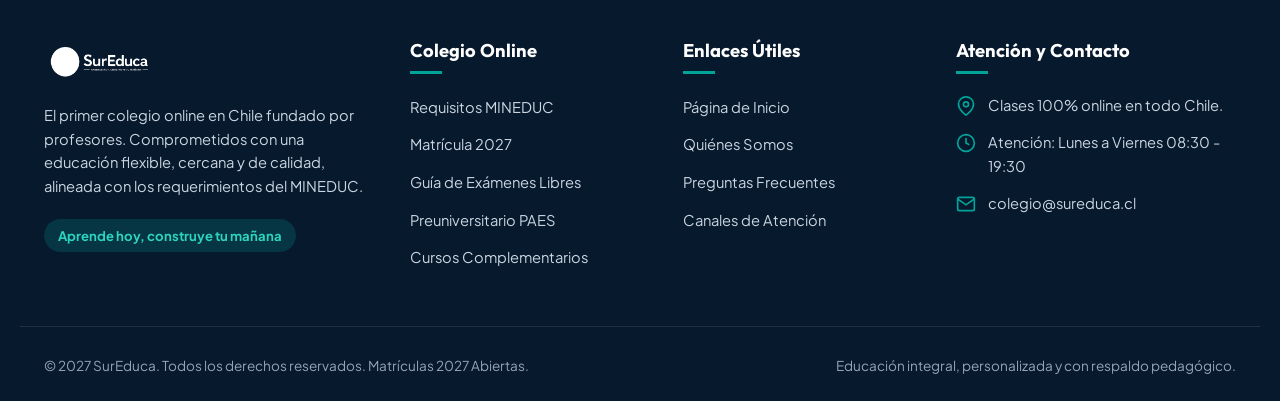
==== commit 07c55064: "Ajustes solicitados: WhatsApp 96411872, Admision 2027, colegio desde 1 basico, logo mas grande, buho" ====
--- a/colegio-online.html
+++ b/colegio-online.html
@@ -4,7 +4,7 @@
   <meta charset="UTF-8">
   <meta name="viewport" content="width=device-width, initial-scale=1.0">
   <title>Colegio Online | SurEduca - Exámenes Libres y MINEDUC</title>
-  <meta name="description" content="El primer colegio online en Chile fundado por profesores. Formación integral para la vida de Pre-Kínder a 4° Medio, preparación para exámenes libres con respaldo oficial del MINEDUC.">
+  <meta name="description" content="El primer colegio online en Chile fundado por profesores. Formación integral para la vida de 1° Básico a 4° Medio, preparación para exámenes libres con respaldo oficial del MINEDUC.">
   <link rel="icon" type="image/x-icon" href="assets/images/favicon.ico">
   <link rel="stylesheet" href="assets/css/style.css">
 </head>
@@ -14,7 +14,7 @@
   <div class="top-notice-bar">
     <div class="container top-notice-inner">
       <div class="top-notice-text">
-        <span class="top-notice-badge">¡Cupos Limitados! - Matrícula 2026</span>
+        <span class="top-notice-badge">¡Cupos Limitados! - Matrícula 2027</span>
         <span>Da el primer paso hacia un futuro con más oportunidades.</span>
       </div>
       <div class="top-notice-actions">
@@ -25,7 +25,7 @@
             <polyline points="12 5 19 12 12 19"></polyline>
           </svg>
         </a>
-        <a href="https://wa.me/56912345678" target="_blank" class="btn-top-whatsapp whatsapp-trigger">
+        <a href="https://wa.me/56996411872" target="_blank" class="btn-top-whatsapp whatsapp-trigger">
           <svg width="14" height="14" viewBox="0 0 24 24" fill="currentColor">
             <path d="M.057 24l1.687-6.163c-1.041-1.804-1.588-3.849-1.587-5.946.003-6.556 5.338-11.891 11.893-11.891 3.181.001 6.167 1.24 8.413 3.488 2.245 2.248 3.481 5.236 3.48 8.414-.003 6.557-5.338 11.892-11.893 11.892-1.99-.001-3.951-.5-5.688-1.448l-6.305 1.654zm6.597-3.807c1.676.995 3.276 1.591 5.392 1.592 5.448 0 9.886-4.434 9.889-9.885.002-5.462-4.415-9.89-9.881-9.892-5.452 0-9.887 4.434-9.889 9.884-.001 2.225.651 3.891 1.746 5.634l-.999 3.648 3.742-.981z"/>
           </svg>
@@ -55,7 +55,7 @@
 
       <div class="nav-actions">
         <button type="button" class="btn-matricula" data-open-modal data-program="Colegio Online">
-          Matrícula 2026
+          Matrícula 2027
         </button>
       </div>
 
@@ -74,7 +74,7 @@
     <div class="hero-curved-bg"></div>
     <div class="container hero-grid">
       <div class="hero-content">
-        <span class="hero-badge-tag">Admisiones 2026 Abiertas</span>
+        <span class="hero-badge-tag">Admisiones 2027 Abiertas</span>
         <h1 class="hero-title">
           EL PRIMER COLEGIO ONLINE EN CHILE <br>
           <span class="italic-sub">fundado por profesores</span>
@@ -211,26 +211,7 @@
           <div class="feature-box-content">
             <h3 style="font-size: 1.8rem; margin-bottom: 24px;">¿Para quién es nuestro colegio online?</h3>
             <div class="levels-list">
-              <!-- Preescolar -->
-              <div class="level-row">
-                <div class="level-icon-and-info">
-                  <div class="level-icon-circle">
-                    <svg viewBox="0 0 24 24" fill="none" stroke="currentColor" stroke-width="2" width="24" height="24">
-                      <circle cx="12" cy="12" r="10"></circle>
-                      <path d="M8 14s1.5 2 4 2 4-2 4-2"></path>
-                      <line x1="9" y1="9" x2="9.01" y2="9"></line>
-                      <line x1="15" y1="9" x2="15.01" y2="9"></line>
-                    </svg>
-                  </div>
-                  <div>
-                    <h4 class="level-title">Preescolar</h4>
-                    <p class="level-desc">Estimulación, juego y aprendizaje en un entorno seguro y guiado.</p>
-                  </div>
-                </div>
-                <span class="level-pill-tag pill-yellow">Pre-Kínder / Kínder</span>
-              </div>
-
-              <!-- Educación Básica -->
+              <!-- Educación Básica (1° a 8° Básico) -->
               <div class="level-row">
                 <div class="level-icon-and-info">
                   <div class="level-icon-circle">
@@ -347,7 +328,7 @@
               <div class="postulation-step-item">
                 <div class="step-number-circle">4</div>
                 <h4 class="step-title">Formaliza tu matrícula</h4>
-                <p class="step-desc">Realiza el pago y asegura tu cupo para el ciclo escolar 2026.</p>
+                <p class="step-desc">Realiza el pago y asegura tu cupo para el ciclo escolar 2027.</p>
               </div>
             </div>
           </div>
@@ -366,7 +347,7 @@
             <svg viewBox="0 0 24 24" fill="none" stroke="currentColor" stroke-width="2">
               <polygon points="13 2 3 14 12 14 11 22 21 10 12 10 13 2"></polygon>
             </svg>
-            <h3>Matrícula 2026 - Oferta de Lanzamiento</h3>
+            <h3>Matrícula 2027 - Oferta de Lanzamiento</h3>
           </div>
 
           <div class="pricing-card-body">
@@ -395,7 +376,7 @@
                 <line x1="8" y1="2" x2="8" y2="6"></line>
                 <line x1="3" y1="10" x2="21" y2="10"></line>
               </svg>
-              <span>Promoción válida hasta el 30 de julio de 2026</span>
+              <span>Promoción válida hasta el 30 de julio de 2027</span>
             </div>
             <div class="pricing-footer-item">
               <svg width="18" height="18" viewBox="0 0 24 24" fill="none" stroke="currentColor" stroke-width="2">
@@ -421,7 +402,7 @@
               </div>
               <div class="form-control-wrap">
                 <label for="colegioTel" class="form-label">Teléfono *</label>
-                <input type="tel" id="colegioTel" class="form-input" placeholder="+56 9 1234 5678" required>
+                <input type="tel" id="colegioTel" class="form-input" placeholder="+56 9 9641 1872" required>
               </div>
             </div>
 
@@ -434,7 +415,6 @@
                 <label for="colegioNivel" class="form-label">Nivel del estudiante *</label>
                 <select id="colegioNivel" class="form-select" required>
                   <option value="">Selecciona el curso</option>
-                  <option value="Preescolar">Pre-Kínder / Kínder</option>
                   <option value="1 a 4 Basico">1° a 4° Básico</option>
                   <option value="5 a 8 Basico">5° a 8° Básico</option>
                   <option value="1 a 2 Medio">1° y 2° Medio</option>
@@ -479,7 +459,7 @@
         <h4 class="footer-title">Colegio Online</h4>
         <ul class="footer-links-list">
           <li><a href="#postulacion">Requisitos MINEDUC</a></li>
-          <li><a href="#solicita-informacion">Matrícula 2026</a></li>
+          <li><a href="#solicita-informacion">Matrícula 2027</a></li>
           <li><a href="#postulacion">Guía de Exámenes Libres</a></li>
           <li><a href="preuniversitario.html">Preuniversitario PAES</a></li>
           <li><a href="cursos.html">Cursos Complementarios</a></li>
@@ -517,7 +497,7 @@
 
     <div class="container footer-bottom-bar">
       <div>
-        &copy; 2026 SurEduca. Todos los derechos reservados. Matrículas 2026 Abiertas.
+        &copy; 2027 SurEduca. Todos los derechos reservados. Matrículas 2027 Abiertas.
       </div>
       <div>
         Educación integral, personalizada y con respaldo pedagógico.
@@ -526,7 +506,7 @@
   </footer>
 
   <!-- Botón Flotante WhatsApp -->
-  <a href="https://wa.me/56912345678" target="_blank" class="whatsapp-floating-btn whatsapp-trigger" aria-label="WhatsApp SurEduca">
+  <a href="https://wa.me/56996411872" target="_blank" class="whatsapp-floating-btn whatsapp-trigger" aria-label="WhatsApp SurEduca">
     <span class="whatsapp-tooltip">¿Consultas sobre Colegio Online?</span>
     <svg viewBox="0 0 24 24">
       <path d="M.057 24l1.687-6.163c-1.041-1.804-1.588-3.849-1.587-5.946.003-6.556 5.338-11.891 11.893-11.891 3.181.001 6.167 1.24 8.413 3.488 2.245 2.248 3.481 5.236 3.48 8.414-.003 6.557-5.338 11.892-11.893 11.892-1.99-.001-3.951-.5-5.688-1.448l-6.305 1.654zm6.597-3.807c1.676.995 3.276 1.591 5.392 1.592 5.448 0 9.886-4.434 9.889-9.885.002-5.462-4.415-9.89-9.881-9.892-5.452 0-9.887 4.434-9.889 9.884-.001 2.225.651 3.891 1.746 5.634l-.999 3.648 3.742-.981z"/>
@@ -537,7 +517,7 @@
   <div class="modal-overlay" id="infoModal">
     <div class="modal-dialog">
       <div class="modal-header">
-        <h3>Matrícula Colegio Online 2026</h3>
+        <h3>Matrícula Colegio Online 2027</h3>
         <button type="button" class="modal-close-btn" id="modalCloseBtn">&times;</button>
       </div>
       <div class="modal-body">
@@ -559,7 +539,6 @@
           <div class="form-control-wrap">
             <label class="form-label">Nivel académico a cursar *</label>
             <select class="form-select" id="modalProgramSelect" required>
-              <option value="Preescolar">Pre-Kínder / Kínder</option>
               <option value="Educación Básica">1° a 8° Básico</option>
               <option value="Enseñanza Media" selected>1° a 4° Medio</option>
               <option value="Exámenes Libres">Preparación Exámenes Libres</option>
--- a/assets/css/style.css
+++ b/assets/css/style.css
@@ -193,14 +193,19 @@
 .site-logo {
   display: flex;
   align-items: center;
-  gap: 12px;
+  gap: 14px;
   text-decoration: none;
 }
 
 .site-logo img {
-  height: 52px;
+  height: 64px;
   width: auto;
   object-fit: contain;
+  transition: transform 0.2s ease;
+}
+
+.site-logo:hover img {
+  transform: scale(1.04);
 }
 
 .nav-menu {
@@ -458,17 +463,17 @@
 }
 
 .badge-mineduc-floating {
-  bottom: 25px;
+  bottom: 30px;
+  right: 15px;
+  width: 130px;
+  filter: drop-shadow(0 10px 24px rgba(0, 0, 0, 0.22));
+}
+
+.badge-buho-floating {
+  bottom: -15px;
   left: 20px;
-  width: 120px;
-  filter: drop-shadow(0 8px 20px rgba(0, 0, 0, 0.2));
-}
-
-.badge-buho-floating {
-  bottom: 0px;
-  right: 15px;
-  width: 135px;
-  filter: drop-shadow(0 8px 20px rgba(0, 0, 0, 0.2));
+  width: 145px;
+  filter: drop-shadow(0 10px 24px rgba(0, 0, 0, 0.22));
   animation: floatSlow 3.5s ease-in-out infinite reverse;
 }
 
@@ -1263,13 +1268,13 @@
   background: #ffffff;
   border-radius: var(--radius-lg);
   box-shadow: var(--shadow-md);
-  padding: 28px 32px;
-  margin-top: -36px;
+  padding: 32px 28px;
+  margin-top: 24px;
   position: relative;
   z-index: 10;
   display: grid;
   grid-template-columns: repeat(5, 1fr);
-  gap: 16px;
+  gap: 20px;
   border: 1px solid var(--border-light);
   margin-bottom: 64px;
 }
@@ -1279,14 +1284,26 @@
   flex-direction: column;
   align-items: center;
   text-align: center;
+  padding: 12px;
+  background: var(--bg-soft-blue);
+  border-radius: var(--radius-md);
+  transition: transform 0.2s ease, box-shadow 0.2s ease;
+}
+
+.preu-benefit-item:hover {
+  transform: translateY(-4px);
+  box-shadow: var(--shadow-sm);
+}
+
+.preu-benefit-icon {
+  width: 52px;
+  height: 52px;
+  object-fit: contain;
+  margin-bottom: 12px;
   padding: 8px;
-}
-
-.preu-benefit-icon {
-  width: 46px;
-  height: 46px;
-  object-fit: contain;
-  margin-bottom: 10px;
+  background: #ffffff;
+  border-radius: 50%;
+  box-shadow: 0 4px 12px rgba(0, 164, 153, 0.12);
 }
 
 .preu-benefit-title {
@@ -1351,11 +1368,13 @@
   display: flex;
   align-items: center;
   justify-content: center;
+  background: var(--bg-soft-blue);
+  border-radius: 12px;
 }
 
 .subject-icon-wrap img {
-  width: 38px;
-  height: 38px;
+  width: 32px;
+  height: 32px;
   object-fit: contain;
 }
 
@@ -1373,25 +1392,33 @@
   line-height: 1.4;
 }
 
-/* Metodología lista enumerada */
+/* Metodología lista enumerada estilizada */
 .methodology-list {
   list-style: none;
   display: flex;
   flex-direction: column;
-  gap: 18px;
+  gap: 20px;
 }
 
 .methodology-step {
   display: flex;
   align-items: flex-start;
-  gap: 14px;
-}
-
-.method-num-img {
-  width: 34px;
-  height: 34px;
-  object-fit: contain;
+  gap: 16px;
+}
+
+.method-num-badge {
+  width: 38px;
+  height: 38px;
+  background: linear-gradient(135deg, var(--primary-teal) 0%, var(--primary-navy) 100%);
+  color: #ffffff;
+  font-weight: 800;
+  font-size: 1.05rem;
+  display: flex;
+  align-items: center;
+  justify-content: center;
+  border-radius: 50%;
   flex-shrink: 0;
+  box-shadow: 0 4px 10px rgba(0, 164, 153, 0.25);
 }
 
 .method-title {
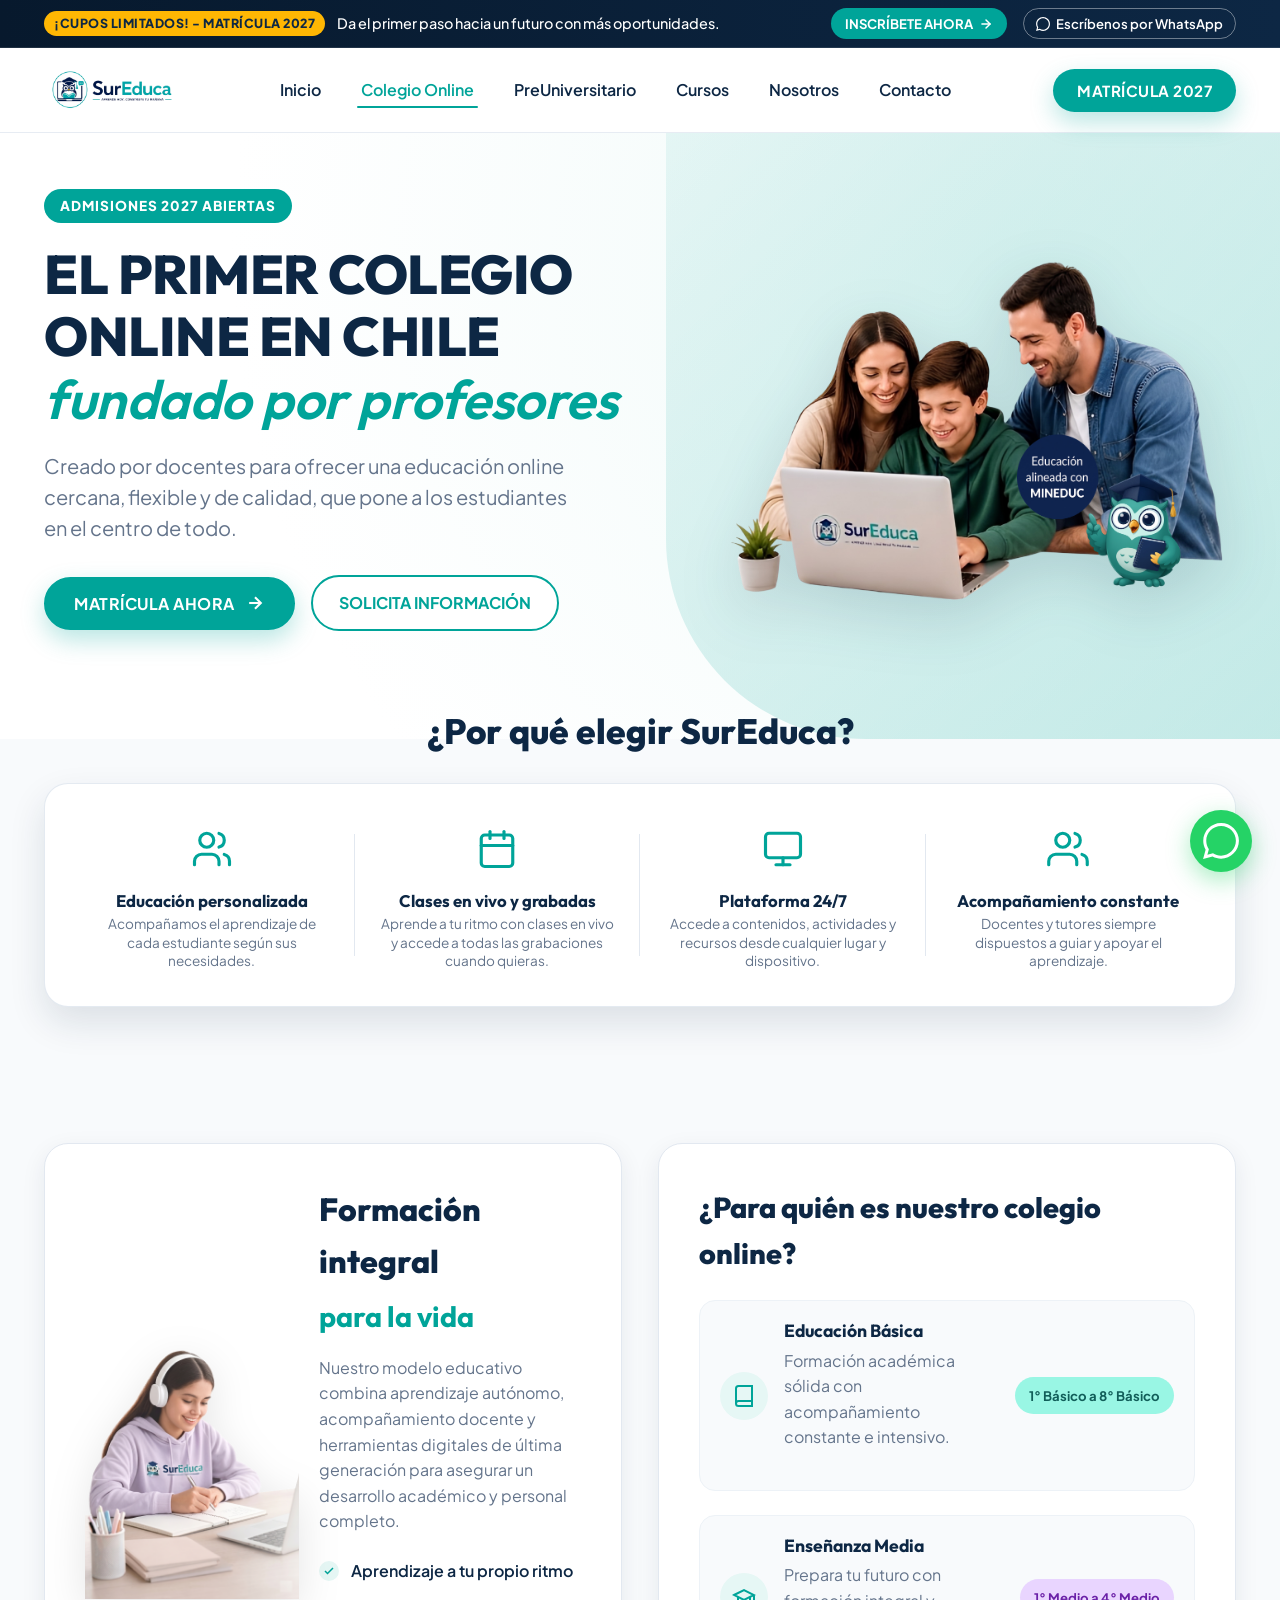
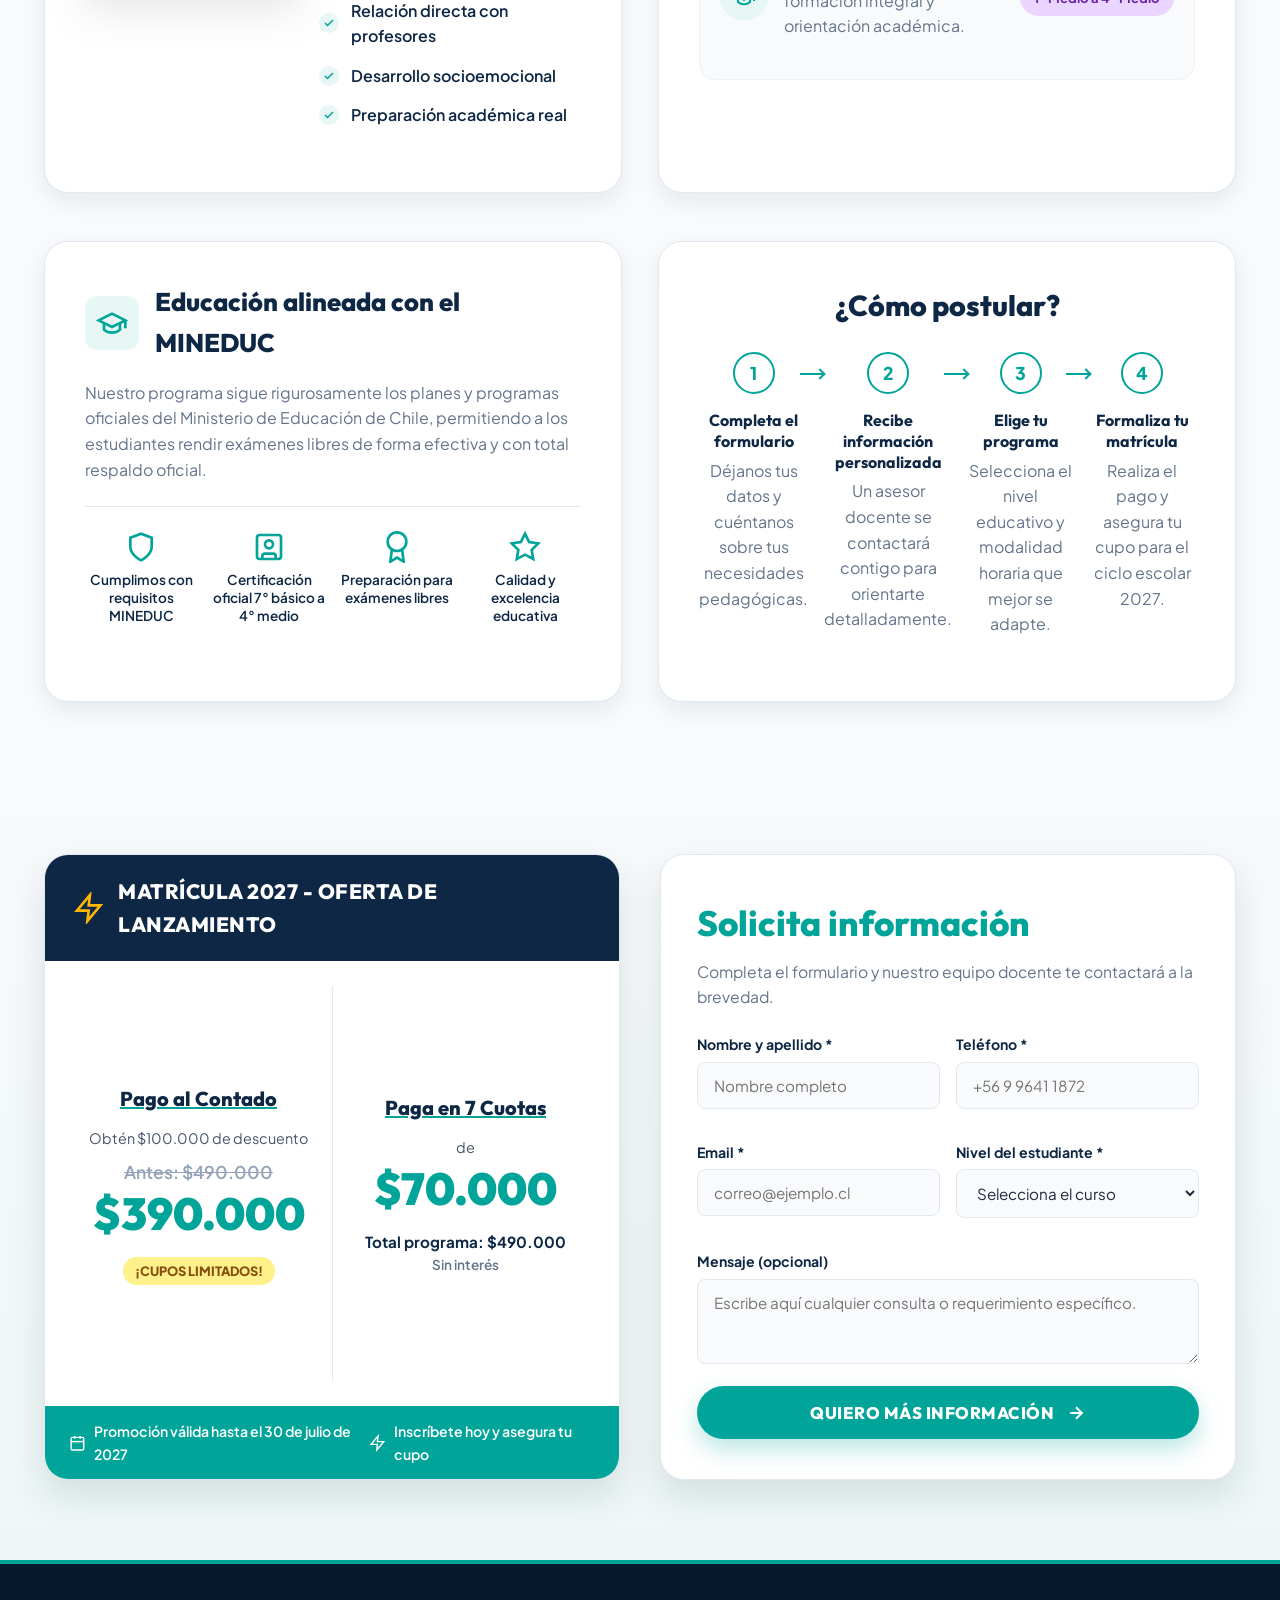
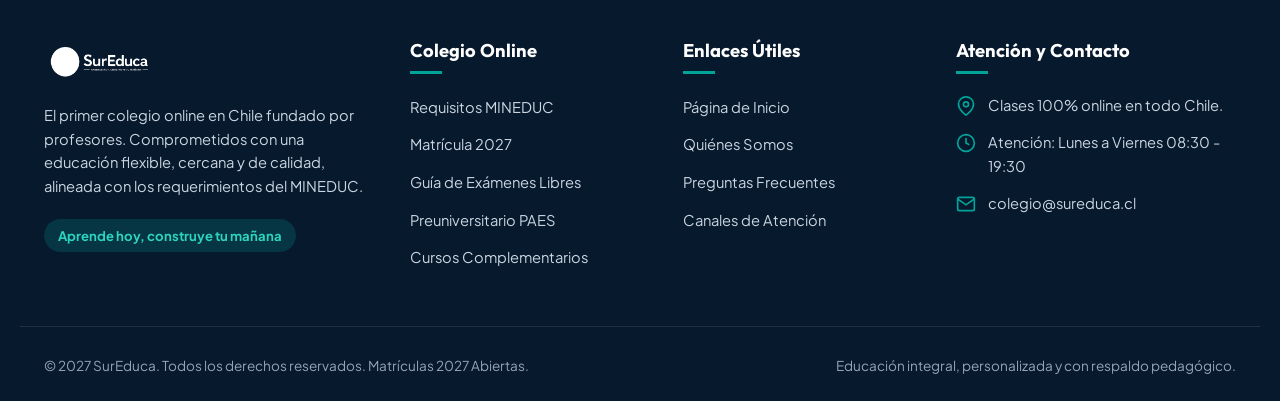
==== commit be091b42: "Actualizar hero de colegio online con la composicion original completa con mesa, notebook, buho y se" ====
--- a/colegio-online.html
+++ b/colegio-online.html
@@ -99,9 +99,7 @@
       </div>
 
       <div class="hero-image-wrapper">
-        <img src="assets/images/familia-laptop.png" alt="Familia estudiando con la plataforma SurEduca" class="hero-main-img">
-        <img src="assets/images/badge-mineduc.png" alt="Educación alineada con MINEDUC" class="floating-badge badge-mineduc-floating">
-        <img src="assets/images/buho-mascota.png" alt="Mascota SurEduca Búho Sabio" class="floating-badge badge-buho-floating">
+        <img src="assets/images/hero-colegio-completo.png" alt="Familia estudiando con la plataforma SurEduca" class="hero-main-img" style="max-width: 620px;">
       </div>
     </div>
   </section>
--- a/assets/css/style.css
+++ b/assets/css/style.css
@@ -463,18 +463,20 @@
 }
 
 .badge-mineduc-floating {
-  bottom: 30px;
-  right: 15px;
-  width: 130px;
-  filter: drop-shadow(0 10px 24px rgba(0, 0, 0, 0.22));
+  bottom: 120px;
+  right: 120px;
+  width: 145px;
+  filter: drop-shadow(0 12px 28px rgba(0, 0, 0, 0.25));
+  z-index: 4;
 }
 
 .badge-buho-floating {
-  bottom: -15px;
-  left: 20px;
-  width: 145px;
-  filter: drop-shadow(0 10px 24px rgba(0, 0, 0, 0.22));
+  bottom: -25px;
+  right: 5px;
+  width: 165px;
+  filter: drop-shadow(0 12px 28px rgba(0, 0, 0, 0.25));
   animation: floatSlow 3.5s ease-in-out infinite reverse;
+  z-index: 5;
 }
 
 @keyframes floatSlow {
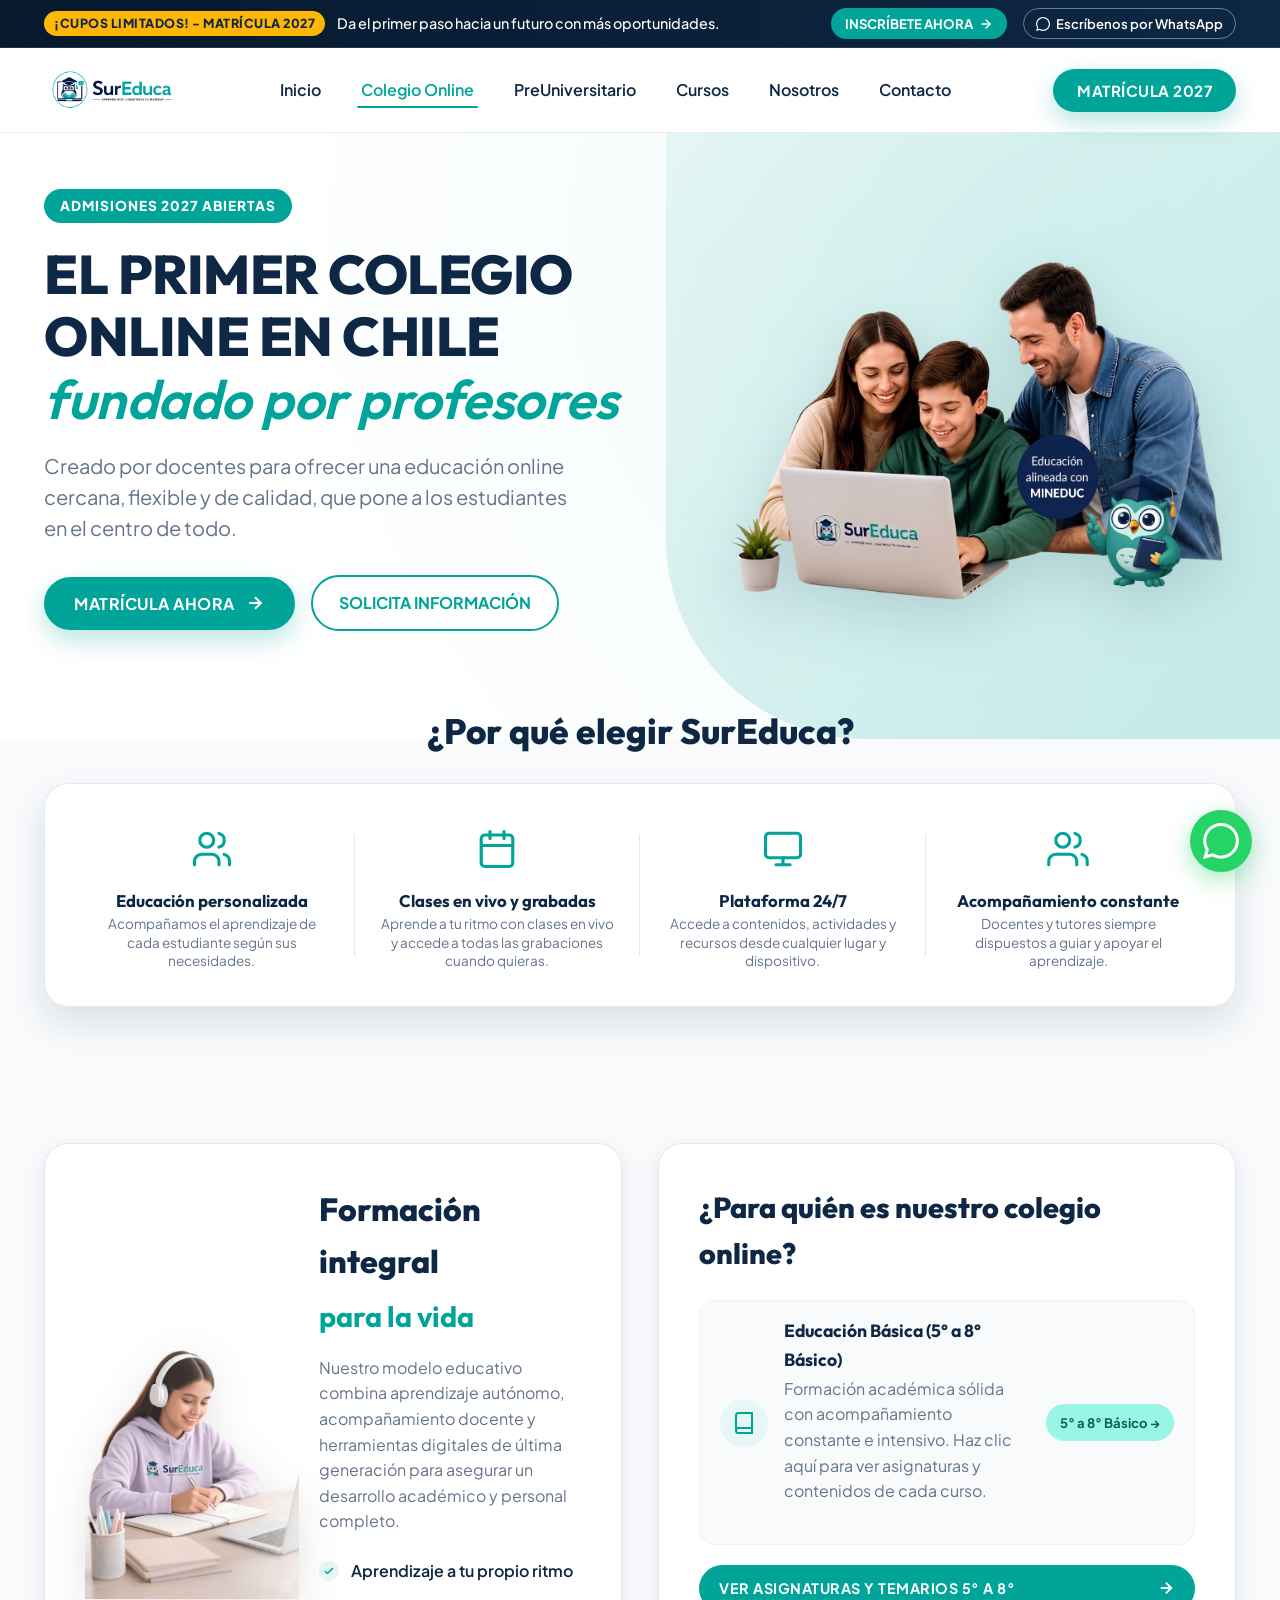
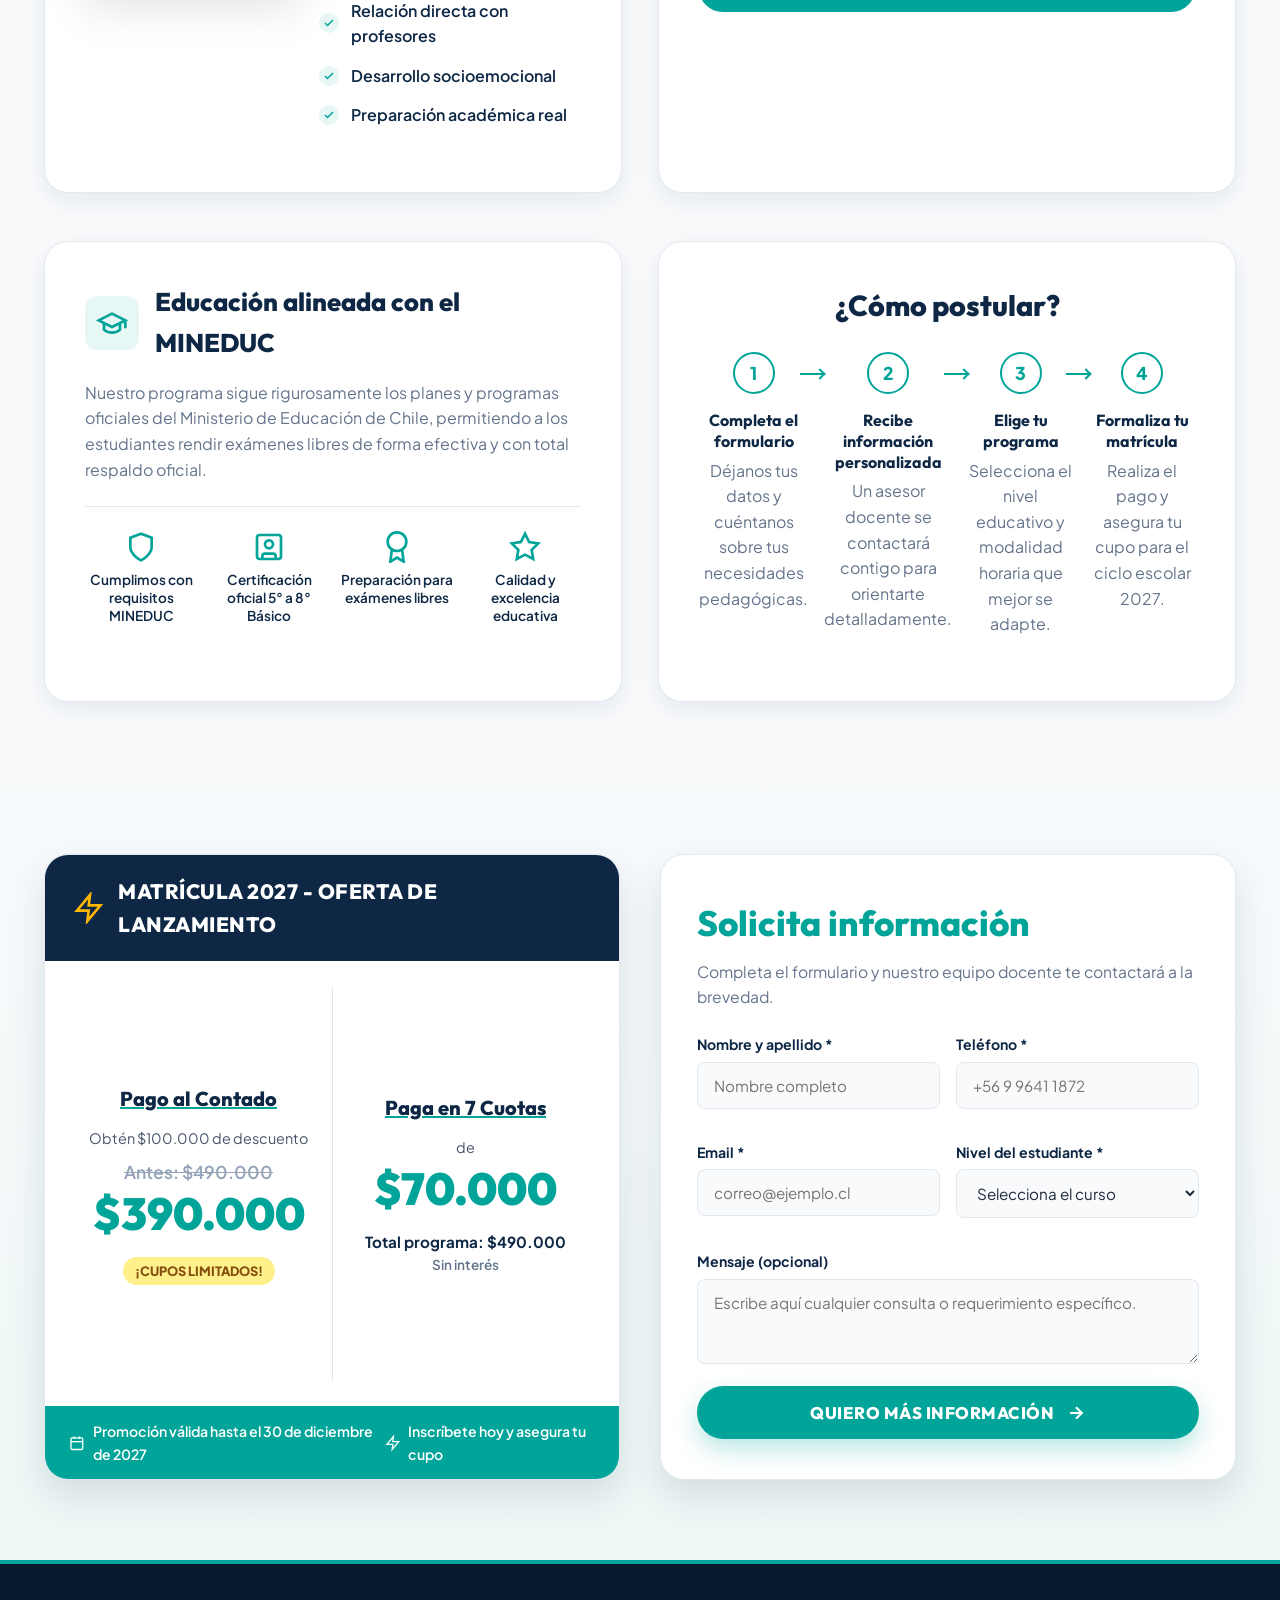
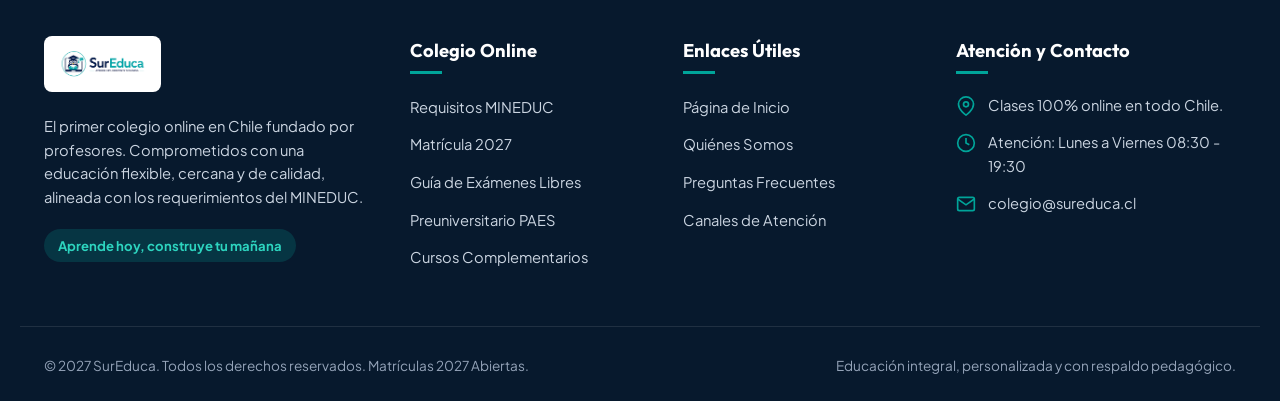
==== commit 7b0e5a0e: "Actualizar Colegio Online (5 a 8 y temario), Preu y Servicios para Colegios" ====
--- a/colegio-online.html
+++ b/colegio-online.html
@@ -4,7 +4,7 @@
   <meta charset="UTF-8">
   <meta name="viewport" content="width=device-width, initial-scale=1.0">
   <title>Colegio Online | SurEduca - Exámenes Libres y MINEDUC</title>
-  <meta name="description" content="El primer colegio online en Chile fundado por profesores. Formación integral para la vida de 1° Básico a 4° Medio, preparación para exámenes libres con respaldo oficial del MINEDUC.">
+  <meta name="description" content="El primer colegio online en Chile fundado por profesores. Formación integral para la vida de 5° a 8° Básico, preparación para exámenes libres con respaldo oficial del MINEDUC.">
   <link rel="icon" type="image/x-icon" href="assets/images/favicon.ico">
   <link rel="stylesheet" href="assets/css/style.css">
 </head>
@@ -209,8 +209,8 @@
           <div class="feature-box-content">
             <h3 style="font-size: 1.8rem; margin-bottom: 24px;">¿Para quién es nuestro colegio online?</h3>
             <div class="levels-list">
-              <!-- Educación Básica (1° a 8° Básico) -->
-              <div class="level-row">
+              <!-- Educación Básica (5° a 8° Básico) -->
+              <a href="temario-basica.html" class="level-row level-row-link" title="Ver asignaturas y temarios de 5° a 8° Básico">
                 <div class="level-icon-and-info">
                   <div class="level-icon-circle">
                     <svg viewBox="0 0 24 24" fill="none" stroke="currentColor" stroke-width="2" width="24" height="24">
@@ -219,29 +219,21 @@
                     </svg>
                   </div>
                   <div>
-                    <h4 class="level-title">Educación Básica</h4>
-                    <p class="level-desc">Formación académica sólida con acompañamiento constante e intensivo.</p>
+                    <h4 class="level-title">Educación Básica (5° a 8° Básico)</h4>
+                    <p class="level-desc">Formación académica sólida con acompañamiento constante e intensivo. Haz clic aquí para ver asignaturas y contenidos de cada curso.</p>
                   </div>
                 </div>
-                <span class="level-pill-tag pill-teal">1° Básico a 8° Básico</span>
-              </div>
-
-              <!-- Enseñanza Media -->
-              <div class="level-row">
-                <div class="level-icon-and-info">
-                  <div class="level-icon-circle">
-                    <svg viewBox="0 0 24 24" fill="none" stroke="currentColor" stroke-width="2" width="24" height="24">
-                      <path d="M22 10v6M2 10l10-5 10 5-10 5z"></path>
-                      <path d="M6 12v5c3 3 9 3 12 0v-5"></path>
-                    </svg>
-                  </div>
-                  <div>
-                    <h4 class="level-title">Enseñanza Media</h4>
-                    <p class="level-desc">Prepara tu futuro con formación integral y orientación académica.</p>
-                  </div>
-                </div>
-                <span class="level-pill-tag pill-purple">1° Medio a 4° Medio</span>
-              </div>
+                <span class="level-pill-tag pill-teal" style="white-space: nowrap;">5° a 8° Básico →</span>
+              </a>
+            </div>
+            <div style="margin-top: 20px;">
+              <a href="temario-basica.html" class="btn-card-action" style="text-decoration: none;">
+                <span>Ver asignaturas y temarios 5° a 8°</span>
+                <svg width="18" height="18" viewBox="0 0 24 24" fill="none" stroke="currentColor" stroke-width="2.5">
+                  <line x1="5" y1="12" x2="19" y2="12"></line>
+                  <polyline points="12 5 19 12 12 19"></polyline>
+                </svg>
+              </a>
             </div>
           </div>
         </div>
@@ -278,7 +270,7 @@
                   <circle cx="12" cy="10" r="3"></circle>
                   <path d="M7 21v-2a2 2 0 0 1 2-2h6a2 2 0 0 1 2 2v2"></path>
                 </svg>
-                <span>Certificación oficial 7° básico a 4° medio</span>
+                <span>Certificación oficial 5° a 8° Básico</span>
               </div>
               <div class="mineduc-point-item">
                 <svg viewBox="0 0 24 24" fill="none" stroke="currentColor" stroke-width="2">
@@ -374,7 +366,7 @@
                 <line x1="8" y1="2" x2="8" y2="6"></line>
                 <line x1="3" y1="10" x2="21" y2="10"></line>
               </svg>
-              <span>Promoción válida hasta el 30 de julio de 2027</span>
+              <span>Promoción válida hasta el 30 de diciembre de 2027</span>
             </div>
             <div class="pricing-footer-item">
               <svg width="18" height="18" viewBox="0 0 24 24" fill="none" stroke="currentColor" stroke-width="2">
@@ -396,35 +388,34 @@
             <div class="form-group-grid">
               <div class="form-control-wrap">
                 <label for="colegioNombre" class="form-label">Nombre y apellido *</label>
-                <input type="text" id="colegioNombre" class="form-input" placeholder="Nombre completo" required>
+                <input type="text" id="colegioNombre" name="nombre" class="form-input" placeholder="Nombre completo" required>
               </div>
               <div class="form-control-wrap">
                 <label for="colegioTel" class="form-label">Teléfono *</label>
-                <input type="tel" id="colegioTel" class="form-input" placeholder="+56 9 9641 1872" required>
+                <input type="tel" id="colegioTel" name="telefono" class="form-input" placeholder="+56 9 9641 1872" required>
               </div>
             </div>
 
             <div class="form-group-grid">
               <div class="form-control-wrap">
                 <label for="colegioEmail" class="form-label">Email *</label>
-                <input type="email" id="colegioEmail" class="form-input" placeholder="correo@ejemplo.cl" required>
+                <input type="email" id="colegioEmail" name="email" class="form-input" placeholder="correo@ejemplo.cl" required>
               </div>
               <div class="form-control-wrap">
                 <label for="colegioNivel" class="form-label">Nivel del estudiante *</label>
-                <select id="colegioNivel" class="form-select" required>
+                <select id="colegioNivel" name="programa" class="form-select" required>
                   <option value="">Selecciona el curso</option>
-                  <option value="1 a 4 Basico">1° a 4° Básico</option>
-                  <option value="5 a 8 Basico">5° a 8° Básico</option>
-                  <option value="1 a 2 Medio">1° y 2° Medio</option>
-                  <option value="3 a 4 Medio">3° y 4° Medio</option>
-                  <option value="Examenes Libres Adultos">Exámenes Libres Adultos</option>
+                  <option value="5 Basico">5° Básico</option>
+                  <option value="6 Basico">6° Básico</option>
+                  <option value="7 Basico">7° Básico</option>
+                  <option value="8 Basico">8° Básico</option>
                 </select>
               </div>
             </div>
 
             <div class="form-control-wrap">
               <label for="colegioMsg" class="form-label">Mensaje (opcional)</label>
-              <textarea id="colegioMsg" class="form-textarea" placeholder="Escribe aquí cualquier consulta o requerimiento específico."></textarea>
+              <textarea id="colegioMsg" name="mensaje" class="form-textarea" placeholder="Escribe aquí cualquier consulta o requerimiento específico."></textarea>
             </div>
 
             <button type="submit" class="btn-form-submit">
@@ -522,29 +513,31 @@
         <form data-lead-form>
           <div class="form-control-wrap">
             <label class="form-label">Nombre del apoderado o estudiante *</label>
-            <input type="text" class="form-input" placeholder="Nombre completo" required>
+            <input type="text" name="nombre" class="form-input" placeholder="Nombre completo" required>
           </div>
           <div class="form-group-grid">
             <div class="form-control-wrap">
               <label class="form-label">Teléfono / WhatsApp *</label>
-              <input type="tel" class="form-input" placeholder="+56 9..." required>
+              <input type="tel" name="telefono" class="form-input" placeholder="+56 9..." required>
             </div>
             <div class="form-control-wrap">
               <label class="form-label">Email *</label>
-              <input type="email" class="form-input" placeholder="correo@ejemplo.cl" required>
+              <input type="email" name="email" class="form-input" placeholder="correo@ejemplo.cl" required>
             </div>
           </div>
           <div class="form-control-wrap">
             <label class="form-label">Nivel académico a cursar *</label>
-            <select class="form-select" id="modalProgramSelect" required>
-              <option value="Educación Básica">1° a 8° Básico</option>
-              <option value="Enseñanza Media" selected>1° a 4° Medio</option>
-              <option value="Exámenes Libres">Preparación Exámenes Libres</option>
+            <select class="form-select" id="modalProgramSelect" name="programa" required>
+              <option value="5° Básico">5° Básico</option>
+              <option value="6° Básico">6° Básico</option>
+              <option value="7° Básico">7° Básico</option>
+              <option value="8° Básico">8° Básico</option>
+              <option value="Colegio Online" selected>5° a 8° Básico (Exámenes Libres)</option>
             </select>
           </div>
           <div class="form-control-wrap">
             <label class="form-label">Comentarios adicionales</label>
-            <textarea class="form-textarea" placeholder="Indícanos si el estudiante viene de otro colegio o si rendirá exámenes libres."></textarea>
+            <textarea class="form-textarea" name="mensaje" placeholder="Indícanos si el estudiante viene de otro colegio o si rendirá exámenes libres."></textarea>
           </div>
           <button type="submit" class="btn-form-submit">
             <span>Solicitar cupo de matrícula</span>
--- a/assets/css/style.css
+++ b/assets/css/style.css
@@ -1606,10 +1606,13 @@
 }
 
 .footer-brand img {
-  height: 52px;
+  height: 56px;
   width: auto;
   margin-bottom: 16px;
-  filter: brightness(0) invert(1);
+  background: #ffffff;
+  padding: 6px 12px;
+  border-radius: var(--radius-sm);
+  display: inline-block;
 }
 
 .footer-brand p {
@@ -1983,4 +1986,184 @@
   .footer-top-grid {
     grid-template-columns: 1fr;
   }
-}
+
+  /* Ajustes móviles para banner de resultados y estadísticas */
+  .stats-banner-section {
+    padding: 32px 16px;
+    margin-bottom: 40px;
+  }
+
+  .stats-left-col h3 {
+    font-size: 1.4rem;
+    text-align: center;
+    margin-bottom: 20px;
+  }
+
+  .stats-three-items {
+    grid-template-columns: 1fr;
+    gap: 16px;
+  }
+
+  .stat-item-box {
+    background: rgba(255, 255, 255, 0.05);
+    padding: 14px 18px;
+    border-radius: var(--radius-md);
+    justify-content: flex-start;
+  }
+
+  .stat-number {
+    font-size: 1.6rem;
+  }
+
+  .stat-label {
+    font-size: 0.85rem;
+  }
+
+  /* Preuniversitario barra de beneficios en móvil */
+  .preu-benefits-bar {
+    grid-template-columns: 1fr;
+    gap: 12px;
+    padding: 20px 16px;
+  }
+
+  .preu-col-card {
+    padding: 24px 16px;
+  }
+}
+
+
+/* ===== Extensiones: Tabs, Temario 5° a 8° y Stats Sin Testimonio ===== */
+.stats-grid-wrapper.stats-single-col {
+  grid-template-columns: 1fr;
+}
+
+.stats-grid-wrapper.stats-single-col .stats-three-items {
+  justify-content: space-between;
+}
+
+.level-row-link {
+  text-decoration: none;
+  color: inherit;
+  cursor: pointer;
+}
+
+.level-row-link:hover {
+  transform: translateY(-2px);
+}
+
+.tabs-bar {
+  display: flex;
+  flex-wrap: wrap;
+  justify-content: center;
+  gap: 12px;
+  margin-bottom: 36px;
+}
+
+.tab-pill-btn {
+  display: inline-flex;
+  align-items: center;
+  gap: 8px;
+  padding: 12px 24px;
+  border-radius: 9999px;
+  border: 2px solid var(--border-light, #e2e8f0);
+  background: #ffffff;
+  color: var(--primary-navy, #0d2744);
+  font-family: var(--font-heading);
+  font-weight: 700;
+  font-size: 0.98rem;
+  cursor: pointer;
+  transition: all 0.25s ease;
+}
+
+.tab-pill-btn:hover {
+  border-color: var(--primary-teal, #00a499);
+  color: var(--primary-teal, #00a499);
+}
+
+.tab-pill-btn.active {
+  background: var(--primary-teal, #00a499);
+  border-color: var(--primary-teal, #00a499);
+  color: #ffffff;
+  box-shadow: 0 8px 20px rgba(0, 164, 153, 0.25);
+}
+
+.tab-panel {
+  display: none;
+  animation: fadeInTab 0.3s ease;
+}
+
+.tab-panel.active {
+  display: block;
+}
+
+@keyframes fadeInTab {
+  from { opacity: 0; transform: translateY(8px); }
+  to { opacity: 1; transform: translateY(0); }
+}
+
+.temario-grid {
+  display: grid;
+  grid-template-columns: repeat(2, 1fr);
+  gap: 24px;
+}
+
+.subject-card {
+  background: #ffffff;
+  border-radius: var(--radius-lg);
+  border: 1px solid var(--border-light, #e2e8f0);
+  box-shadow: var(--shadow-md);
+  padding: 28px;
+  display: flex;
+  flex-direction: column;
+  gap: 14px;
+}
+
+.subject-card-head {
+  display: flex;
+  align-items: center;
+  gap: 14px;
+  padding-bottom: 12px;
+  border-bottom: 1px solid #edf2f7;
+}
+
+.subject-card-head h3 {
+  font-family: var(--font-heading);
+  font-size: 1.25rem;
+  font-weight: 800;
+  color: var(--primary-navy, #0d2744);
+  margin: 0;
+}
+
+.subject-card-sub {
+  font-size: 0.85rem;
+  color: var(--primary-teal, #00a499);
+  font-weight: 700;
+}
+
+.temario-list {
+  list-style: none;
+  padding: 0;
+  margin: 0;
+  display: flex;
+  flex-direction: column;
+  gap: 10px;
+}
+
+.temario-list li {
+  display: flex;
+  align-items: flex-start;
+  gap: 10px;
+  font-size: 0.94rem;
+  line-height: 1.5;
+  color: #334155;
+}
+
+.temario-list li strong {
+  color: var(--primary-navy, #0d2744);
+}
+
+@media (max-width: 768px) {
+  .temario-grid {
+    grid-template-columns: 1fr;
+  }
+}
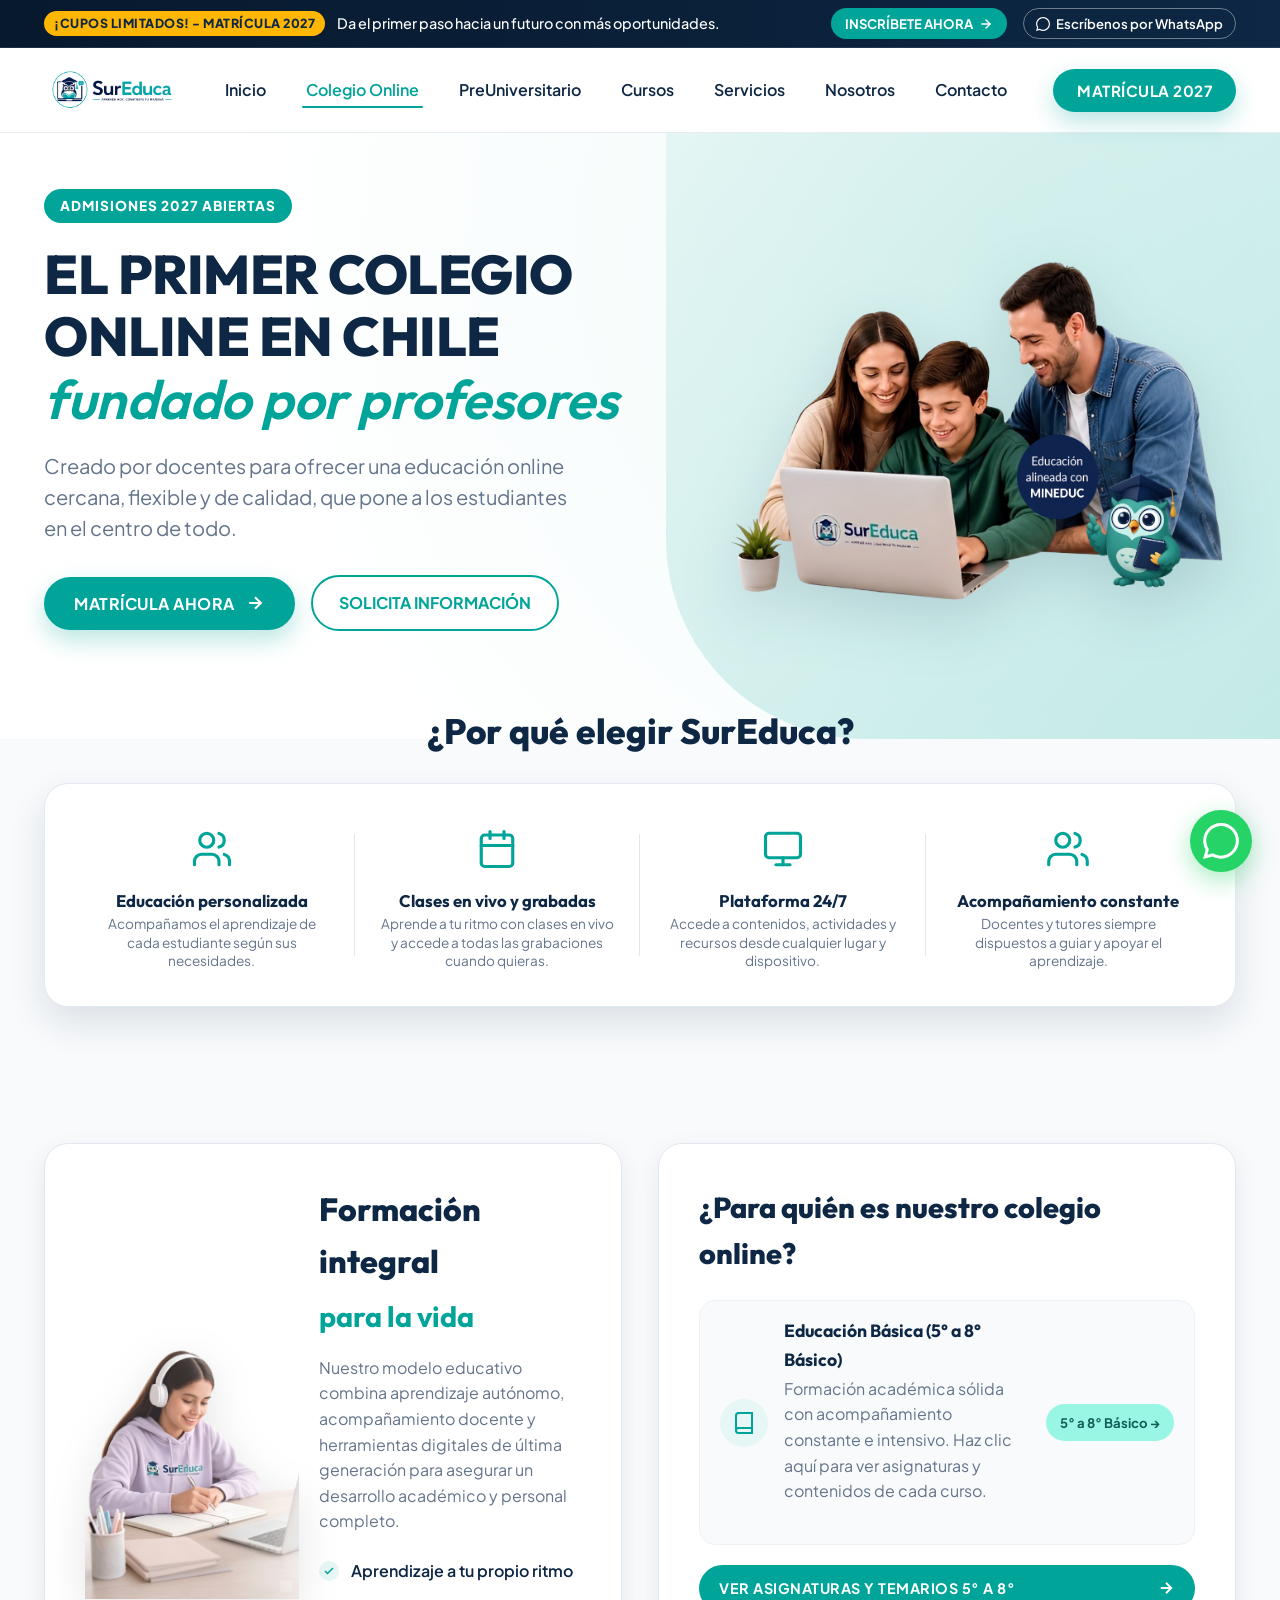
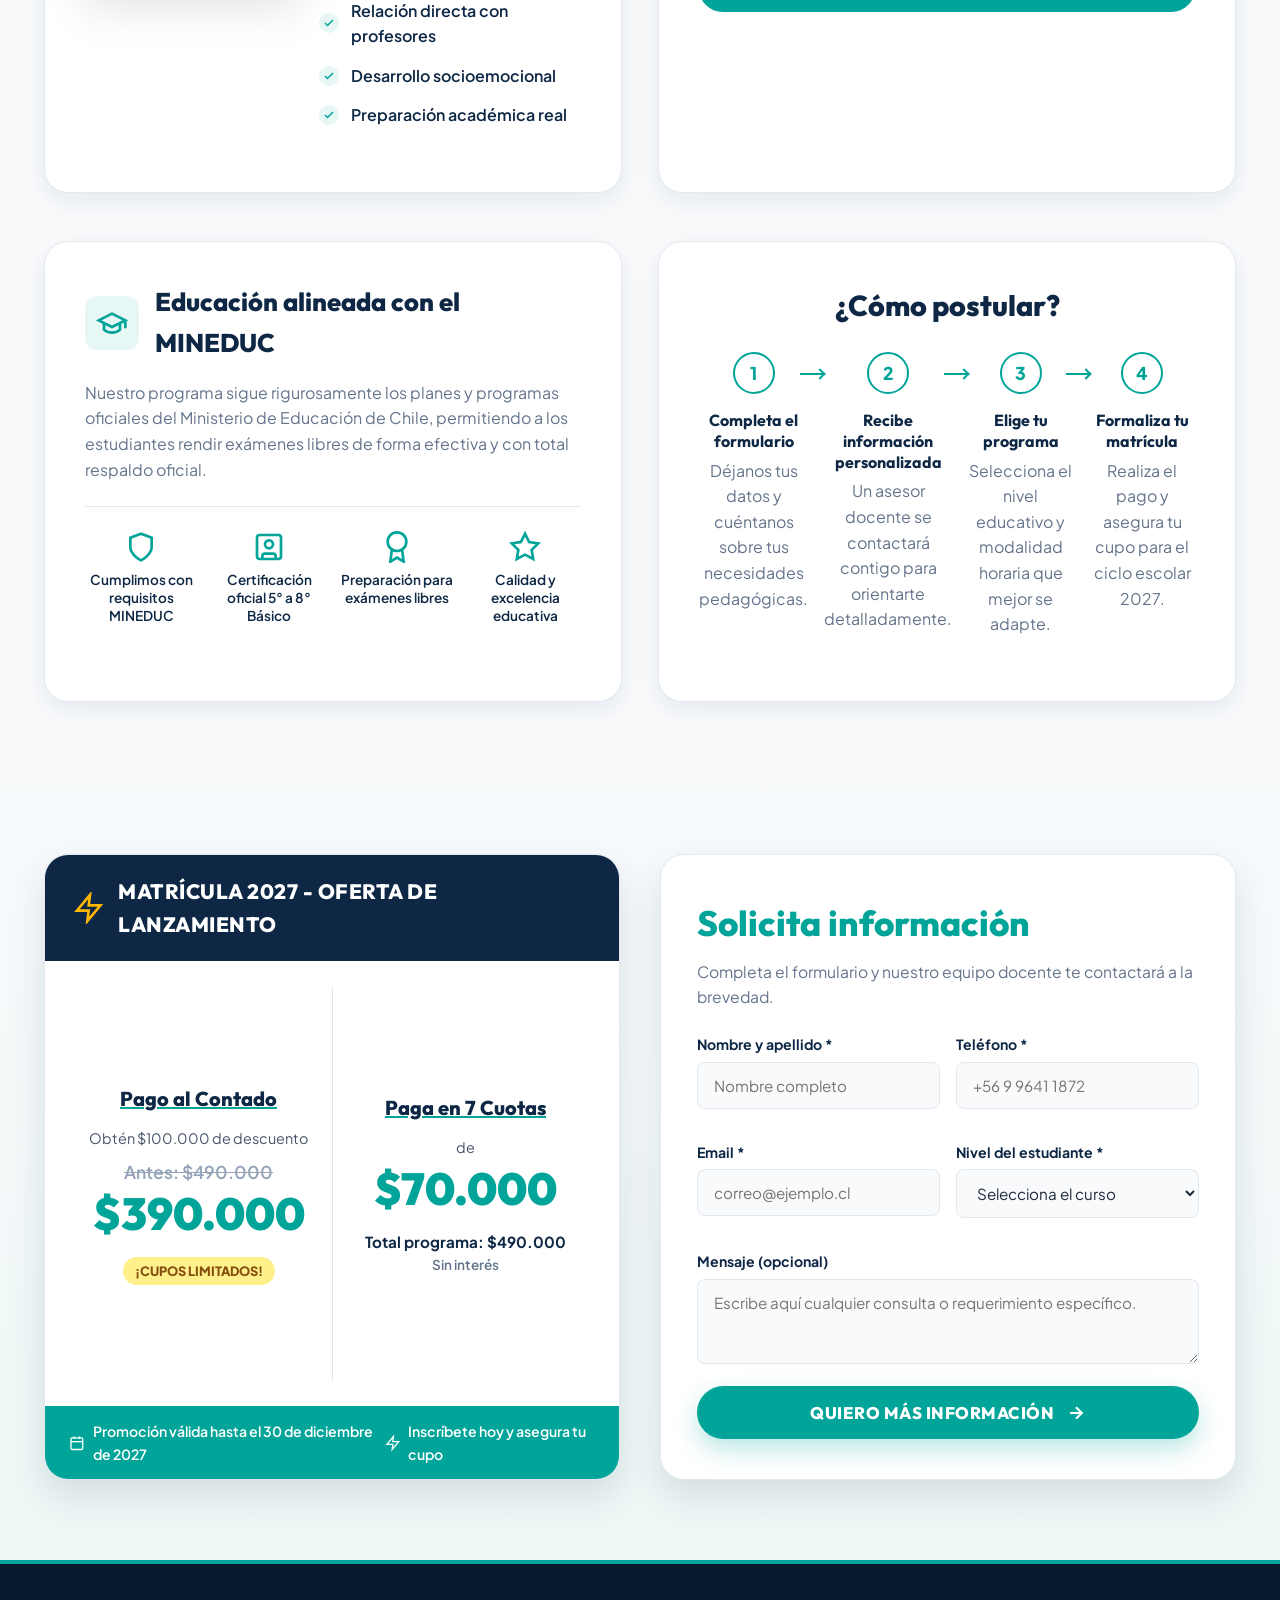
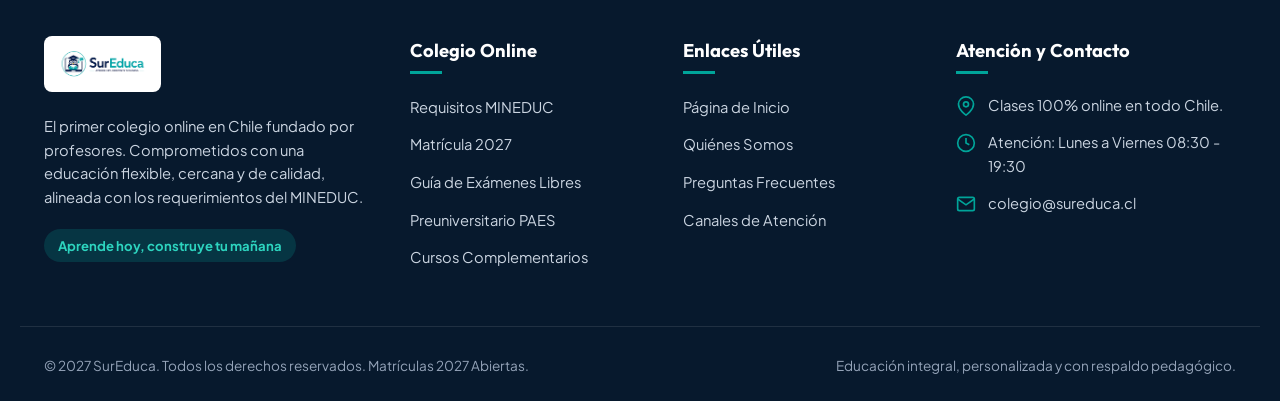
==== commit a7596de1: "Mover Servicios al menu principal y agregar pagina Corrector de Pruebas" ====
--- a/colegio-online.html
+++ b/colegio-online.html
@@ -48,6 +48,7 @@
           <li><a href="colegio-online.html" class="nav-link active">Colegio Online</a></li>
           <li><a href="preuniversitario.html" class="nav-link">PreUniversitario</a></li>
           <li><a href="cursos.html" class="nav-link">Cursos</a></li>
+          <li><a href="servicios.html" class="nav-link">Servicios</a></li>
           <li><a href="nosotros.html" class="nav-link">Nosotros</a></li>
           <li><a href="contacto.html" class="nav-link">Contacto</a></li>
         </ul>
